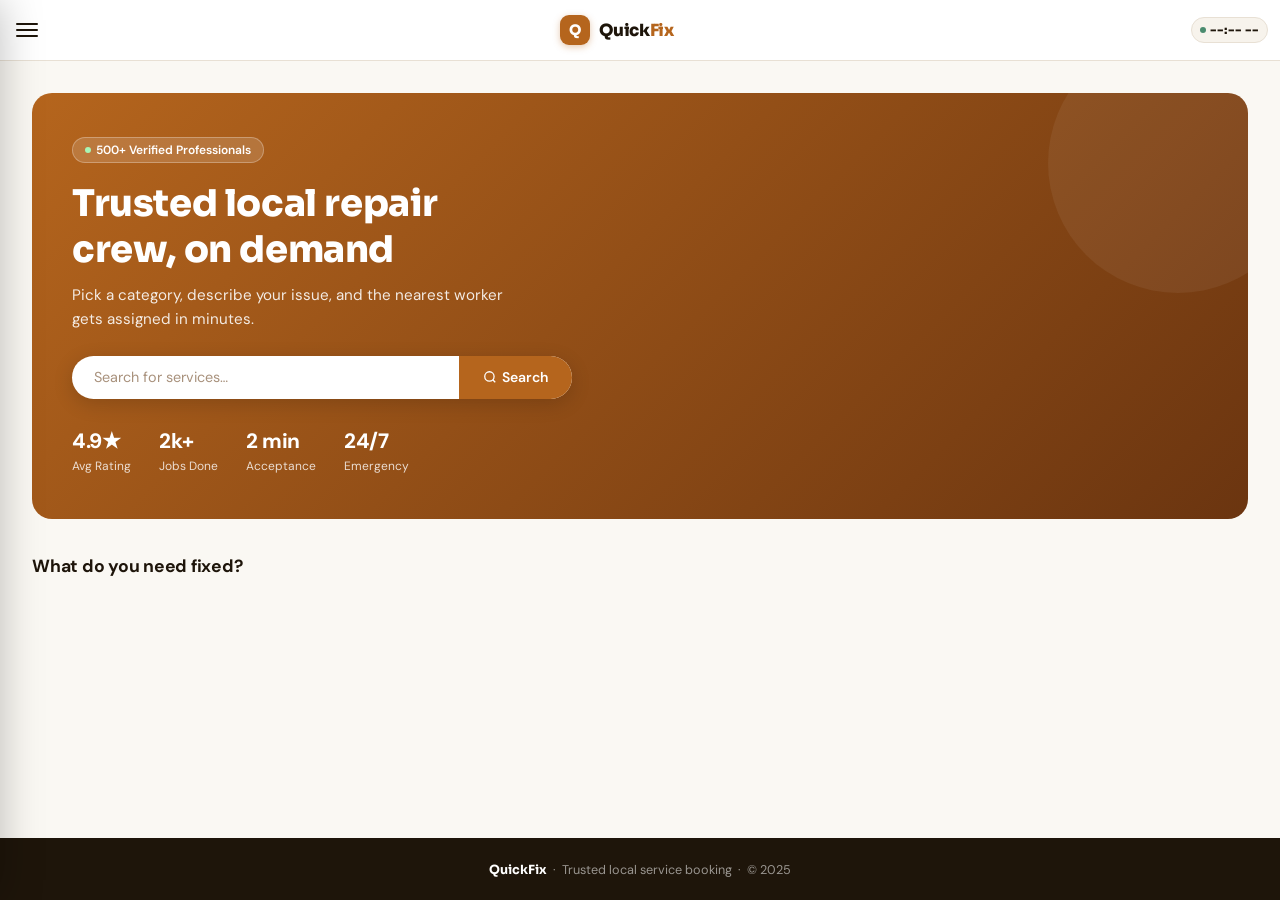
==== index.html @ 4988baa5 "feat(admin): polish ban system with realtime review sync, ban history, and animated feedback Fixed a" ====
<!DOCTYPE html>
<html lang="en">
<head>
<meta charset="UTF-8"/>
<meta name="viewport" content="width=device-width,initial-scale=1.0"/>
<title>QuickFix – Local Service Booking</title>
<link rel="icon" href="data:image/svg+xml,<svg xmlns=%22http://www.w3.org/2000/svg%22 viewBox=%220 0 100 100%22><text y=%22.9em%22 font-size=%2290%22>⚡</text></svg>"/>
<link href="https://fonts.googleapis.com/css2?family=Sora:wght@400;600;700;800&family=DM+Sans:wght@400;500;600&display=swap" rel="stylesheet"/>
<link rel="stylesheet" href="https://unpkg.com/leaflet@1.9.4/dist/leaflet.css"/>
<script src="https://unpkg.com/leaflet@1.9.4/dist/leaflet.js"></script>
<script src="https://cdn.jsdelivr.net/npm/@supabase/supabase-js@2"></script>
<link rel="stylesheet" href="css/customer/index.css">
</head>
<body>

<div class="ebar" id="emergBar">
  <div class="epulse"></div>
  <span>🚨 Emergency Hours — Only Electrician &amp; Plumber available</span>
  <span class="elt" id="emergTime"></span>
  <span style="opacity:.75;font-size:.72rem;margin-left:4px">(8:30 PM – 8:30 AM IST)</span>
</div>

<nav>
  <div class="navi">
    <button class="hbg" onclick="toggleMenu()"><span></span><span></span><span></span></button>
    <div class="logo" onclick="goPage('home')"><div class="lgmk">Q</div><span class="lgtx">Quick<span>Fix</span></span></div>
    <div class="nav-overlay" id="navOverlay" onclick="toggleMenu()"></div>
    <div class="navlinks" id="navLinks">
      <button class="nav-close" onclick="toggleMenu()" aria-label="Close menu">✕</button>
      <a class="nl nl-back" href="landing.html" style="text-decoration:none;color:var(--text2)">← Back to Home</a>
      <button class="nl on" onclick="goPage('home')" data-pg="home">Home</button>
      <button class="nl" onclick="goPage('bookings')" data-pg="bookings">My Bookings</button>
      <button class="nl" onclick="goPage('offers')" data-pg="offers">🎁 Offers</button>
      <button class="nl" onclick="goPage('passes')" data-pg="passes">🎫 My Passes</button>
      <button class="nl" onclick="openAccount()" data-pg="account">👤 Profile</button>
      <button class="nl" onclick="openQuickWallet()">💰 Quick Wallet</button>
      <button class="nl ncta" onclick="goPage('services')">Book Now</button>
      <button class="nl nl-signout" onclick="signOut()" style="color:var(--danger)">Sign Out</button>
    </div>
    <div style="display:flex;align-items:center;gap:10px">
      <div class="clock" id="istClock"><div class="cdot"></div><span class="ctm" id="istTime">--:-- --</span><span style="color:var(--text3);font-size:.68rem">IST</span></div>
    </div>
  </div>
</nav>

<!-- HOME -->
<div class="page on" id="page-home">
  <div class="wrap">
    <div class="hero">
      <div class="hbadge"><div class="dot"></div> 500+ Verified Professionals</div>
      <h1>Trusted local repair<br/>crew, on demand</h1>
      <p>Pick a category, describe your issue, and the nearest worker gets assigned in minutes.</p>
      <div class="hsrch">
        <input type="text" id="homeSearch" placeholder="Search for services…" onkeydown="if(event.key==='Enter')doSearch()"/>
        <button onclick="doSearch()"><svg width="14" height="14" fill="none" stroke="currentColor" stroke-width="2.2" viewBox="0 0 24 24"><circle cx="11" cy="11" r="8"/><path d="m21 21-4.35-4.35"/></svg>Search</button>
      </div>
      <div class="hstats">
        <div><strong>4.9★</strong><span>Avg Rating</span></div>
        <div><strong>2k+</strong><span>Jobs Done</span></div>
        <div><strong>2 min</strong><span>Acceptance</span></div>
        <div><strong>24/7</strong><span>Emergency</span></div>
      </div>
    </div>
    <div class="sechdr"><span class="sectit">What do you need fixed?</span></div>
    <div class="cats" id="homeCats"></div>
  </div>
</div>

<!-- HOUSEHELP SUB-CATEGORY PICKER -->
<div class="page" id="page-househelp">
  <div class="wrap">
    <div class="bc"><a onclick="goPage('home')">Home</a> / <span>Househelp</span></div>
    <div class="pghdr">
      <h2>🏠 Househelp Services</h2>
      <p>Select the exact service you need — a verified helper will be assigned near you.</p>
    </div>
    <div id="hhSections"></div>
  </div>
</div>

<!-- GENERIC CATEGORY PICKER -->
<div class="page" id="page-category">
  <div class="wrap">
    <div class="bc"><a onclick="goPage('home')">Home</a> / <span id="catBread">Category</span></div>
    <div class="pghdr">
      <h2 id="catTitle"></h2>
      <p id="catDesc"></p>
      <div style="margin-top:.8rem"><button class="btn bo" style="font-size:.86rem;padding:.65rem 1rem" onclick="goPage('home')">← Change Category</button></div>
    </div>
    <div id="catSections"></div>
  </div>
</div>

<!-- SMART SEARCH (other categories) -->
<div class="page" id="page-smart">
  <div class="wrap">
    <div class="bc"><a onclick="goPage('home')">Home</a> / <span id="smartBread">Category</span></div>
    <div class="swrap">
      <div class="stepbar" id="stepBar"></div>
      <div id="ss1"></div>
      <div id="ss2" style="display:none"></div>
      <div id="ss3" style="display:none"></div>
    </div>
  </div>
</div>

<!-- SERVICES -->
<div class="page" id="page-services">
  <div class="wrap">
    <div class="pghdr">
      <div class="bc"><a onclick="goPage('home')">Home</a> / <span>Services</span></div>
      <h2>Find a Professional</h2>
      <p>Worker identity hidden — revealed only after booking confirmed.</p>
    </div>
    <div style="margin-bottom:.875rem">
      <div class="hsrch" style="max-width:100%;border-radius:var(--radius-sm);box-shadow:var(--sh0)">
        <input type="text" id="svcSearch" placeholder="Search by service or type…" oninput="applyFilters()"/>
        <button onclick="applyFilters()">Search</button>
      </div>
    </div>
    <div class="fbar" id="catBar">
      <span class="flbl">Category:</span>
      <button class="fbtn on" data-cat="all" onclick="setFilter('cat','all',this)">All</button>
      <button class="fbtn" data-cat="Electrician" onclick="setFilter('cat','Electrician',this)">⚡ Electrician</button>
      <button class="fbtn" data-cat="Plumber" onclick="setFilter('cat','Plumber',this)">🔧 Plumber</button>
      <button class="fbtn eonly" data-cat="Carpenter" onclick="setFilter('cat','Carpenter',this)">🪚 Carpenter</button>
      <button class="fbtn eonly" data-cat="Painter" onclick="setFilter('cat','Painter',this)">🎨 Painter</button>
      <button class="fbtn eonly" data-cat="Cleaner" onclick="setFilter('cat','Cleaner',this)">🧹 Cleaner</button>
      <button class="fbtn eonly" data-cat="AC Repair" onclick="setFilter('cat','AC Repair',this)">❄️ AC Repair</button>
      <button class="fbtn eonly" data-cat="Mason" onclick="setFilter('cat','Mason',this)">🧱 Mason</button>
      <button class="fbtn eonly" data-cat="Pest Control" onclick="setFilter('cat','Pest Control',this)">🐜 Pest Control</button>
      <button class="fbtn eonly" data-cat="Househelp" onclick="setFilter('cat','Househelp',this)">🏠 Househelp</button>
      <button class="fbtn eonly" data-cat="Massage & Wellness" onclick="setFilter('cat','Massage &amp; Wellness',this)">💆 Massage</button>
    </div>
    <div class="fbar">
      <span class="flbl">Sort:</span>
      <button class="fbtn on" onclick="setFilter('sort','default',this)">Default</button>
      <button class="fbtn" onclick="setFilter('sort','rating',this)">⭐ Top Rated</button>
      <button class="fbtn" onclick="setFilter('sort','price-asc',this)">💰 Low→High</button>
      <button class="fbtn" onclick="setFilter('sort','price-desc',this)">💰 High→Low</button>
    </div>
    <div id="svcCount" style="font-size:.8rem;color:var(--text2);margin-bottom:.875rem"></div>
    <div class="wgrid" id="svcGrid"></div>
  </div>
</div>

<!-- PROFILE -->
<div class="page" id="page-profile">
  <div class="wrap">
    <div class="bc"><a onclick="goPage('services')">Services</a> / <span id="profBread">Profile</span></div>
    <div id="profContent"></div>
  </div>
</div>

<!-- MY ACCOUNT -->
<div class="page" id="page-account">
  <div class="wrap">
    <div class="bc"><a onclick="goPage('home')">Home</a> / <span>My Account</span></div>
    <div class="pghdr"><h2>👤 My Account</h2><p>Your details, booking history, and password.</p></div>

    <div class="csec">
      <div class="cst">📋 Account Details</div>
      <div id="acctDetails" style="font-size:.875rem;color:var(--text2);line-height:2">Loading…</div>
    </div>

    <div class="csec">
      <div class="cst">📖 Booking History</div>
      <div id="acctBookings"><div class="empty"><div class="emptyico">⏳</div><h3>Loading…</h3></div></div>
    </div>

    <div class="csec">
      <div class="cst">🔒 Change Password</div>
      <div id="acctPwMsg"></div>
      <form onsubmit="return false" autocomplete="off">
        <input type="text" id="acctUsername" autocomplete="username" style="display:none" readonly/>
        <div class="fg"><label class="flabel">New Password</label><input type="password" class="finput" id="acctNewPw" placeholder="At least 6 characters" autocomplete="new-password"/></div>
        <div class="fg"><label class="flabel">Confirm Password</label><input type="password" class="finput" id="acctConfirmPw" placeholder="Re-enter new password" autocomplete="new-password"/></div>
        <button type="button" class="btn bp" onclick="changeAccountPassword()">Update Password</button>
      </form>
    </div>
  </div>
</div>

<!-- BOOKING -->
<div class="page" id="page-booking">
  <div class="wrap">
    <div class="bc"><a onclick="goPage('services')">Services</a> / <a onclick="goBack()" id="bkBread">Worker</a> / <span>Book</span></div>
    <div class="pghdr"><h2>Book a Service</h2><p>Fill details → Pay → Nearest worker gets the job automatically.</p></div>
    <div id="bkNotice"></div>
    <div class="bklayout">
      <div class="csec">
        <div class="cst">📋 Booking Details</div>
        <div id="bkWorkerInfo" style="margin-bottom:1.1rem"></div>
        <div class="fg"><label class="flabel">Select Service</label><select class="fselect" id="bkSvc" onchange="updatePrice()"></select></div>
        <div class="bk-date-time-row" style="display:grid;grid-template-columns:1fr 1fr;gap:.95rem">
          <div class="fg"><label class="flabel">Date</label><input type="date" class="finput" id="bkDate" onchange="onDateChange()"/></div>
          <div class="fg" id="bkTimeGrp"><label class="flabel">Time (8:30 AM – 8:30 PM)</label><select class="fselect" id="bkTime" onchange="onTimeChange()"><option value="">Select time…</option></select></div>
        </div>
        <div class="fg"><label class="flabel">Your Address</label><input type="text" class="finput" id="bkAddr" placeholder="Enter your full address…"/><div id="bkAddrAreaWarn" style="font-size:.74rem;color:var(--danger);margin-top:.35rem"></div></div>
        <div class="fg"><label class="flabel">Service Area</label><select class="fselect" id="bkArea" onchange="onAreaChange()"><option value="">Select your area…</option></select><div id="bkAreaNote" style="font-size:.74rem;color:var(--text3);margin-top:.35rem"></div></div>
        <div class="fg"><label class="flabel">Notes (Optional)</label><textarea class="finput" id="bkNotes" rows="3" placeholder="Describe the issue…" style="resize:vertical"></textarea></div>
        <div class="fg" id="bkRedeemGrp"><label class="flabel">🪙 Redeem QuickCoins</label><select class="fselect" id="bkRedeem" onchange="updatePrice()"><option value="0">Don't redeem coins</option></select></div>      </div>
      <div>
        <div class="pricebox">
          <div class="cst" style="border-bottom:1px solid var(--border);padding-bottom:.7rem;margin-bottom:.7rem">💳 Price Summary</div>
          <div class="prow"><span class="lb">Service</span><span class="vl" id="pSvc">—</span></div>
          <div class="prow"><span class="lb">Service Price</span><span class="vl" id="pBase">—</span></div>
          <div class="prow"><span class="lb">Handling Fee<span class="tip" data-tip="Covers platform support &amp; booking assistance"> ℹ️</span></span><span class="vl" id="pFee">—</span></div>
          <div class="prow" id="pDiscountRow" style="display:none"><span class="lb">🪙 QuickCoins Discount</span><span class="vl" id="pDiscount">—</span></div>
          <div class="prow" id="pPayMethodRow" style="display:none"><span class="lb">Payment Method</span><span class="vl" id="pPayMethod">—</span></div>
          <hr class="pdiv"/>
          <div class="prow ptotal"><span class="lb">Total</span><span class="vl" id="pTotal">—</span></div>
          <div style="margin-top:1.1rem"><button class="btn bp bfull blg" id="bkBtn" onclick="initiateBooking()">📡 Book &amp; Pay</button></div>
          <p style="font-size:.7rem;color:var(--text3);text-align:center;margin-top:.65rem">Nearest available worker gets the job</p>
        </div>
      </div>
    </div>
  </div>
</div>

<!-- MY BOOKINGS -->
<div class="page" id="page-bookings">
  <div class="wrap">
    <div class="pghdr" style="display:flex;align-items:flex-start;justify-content:space-between;flex-wrap:wrap;gap:.75rem">
      <div><h2>My Bookings</h2><p>All bookings shown — including cancelled ones.</p></div>
      <button class="btn bd" style="font-size:.78rem;padding:7px 14px;flex-shrink:0" onclick="clearHistory()">🗑 Clear History</button>
    </div>
    <div class="bktabs">
      <button class="tab on" onclick="switchTab('all',this)">All</button>
      <button class="tab" onclick="switchTab('upcoming',this)">Upcoming</button>
      <button class="tab" onclick="switchTab('completed',this)">Completed</button>
      <button class="tab" onclick="switchTab('cancelled',this)">Cancelled</button>
    </div>
    <div id="bkList"></div>
  </div>
</div>

<!-- OFFERS (Phase 2B) — reads the same campaigns table as the login popup -->
<div class="page" id="page-offers">
  <div class="wrap">
    <div class="pghdr"><h2>🎁 Offers</h2><p>Limited-time service passes — grab one before it's gone.</p></div>
    <div class="offers-grid" id="offersGrid"></div>
    <div class="offers-empty" id="offersEmpty">
      <div class="offers-empty-icon">🕒</div>
      <p class="offers-empty-title">No offers available right now.</p>
      <p class="offers-empty-sub">Check back soon!</p>
    </div>
  </div>
</div>

<!-- MY PASSES (Phase 2C) — reads user_passes + campaigns, both existing tables -->
<div class="page" id="page-passes">
  <div class="wrap">
    <div class="pghdr"><h2>🎫 My Passes</h2></div>
    <div class="offers-grid" id="passesGrid"></div>
    <div class="offers-empty" id="passesEmpty">
      <div class="offers-empty-icon">🎫</div>
      <p class="offers-empty-title">You haven't purchased any passes yet.</p>
      <p class="offers-empty-sub">Browse Offers to get started!</p>
    </div>
  </div>
</div>

<!-- REGISTER -->
<div class="page" id="page-register">
  <div class="wrap">
    <div class="pghdr"><h2>🛠 Register as a Worker</h2><p>Join QuickFix and start receiving job requests near you.</p></div>
    <div style="max-width:620px">
      <div class="csec">
        <div class="cst">👤 Personal Details</div>
        <div class="rg">
          <div class="fg"><label class="flabel">Full Name *</label><input type="text" class="finput" id="rName" placeholder="Your full name"/></div>
          <div class="fg"><label class="flabel">Phone *</label><input type="tel" class="finput" id="rPhone" placeholder="+91 98765 43210"/></div>
        </div>
        <div class="fg"><label class="flabel">Email *</label><input type="email" class="finput" id="rEmail" placeholder="you@email.com"/></div>
        <div class="fg"><label class="flabel">Home Area *</label><input type="text" class="finput" id="rArea" placeholder="Your locality"/></div>
      </div>
      <div class="csec">
        <div class="cst">🔧 Professional Details</div>
        <div class="rg">
          <div class="fg"><label class="flabel">Category *</label>
            <select class="fselect" id="rCat"><option value="">Select…</option><option>Electrician</option><option>Plumber</option><option>Carpenter</option><option>Painter</option><option>Cleaner</option><option>AC Repair</option><option>Mason</option><option>Pest Control</option><option>Househelp</option><option>Massage &amp; Wellness</option></select>
          </div>
          <div class="fg"><label class="flabel">Experience (yrs) *</label><input type="number" class="finput" id="rExp" placeholder="e.g. 5" min="0"/></div>
        </div>
        <div class="rg">
          <div class="fg"><label class="flabel">Service Radius (km)</label><input type="number" class="finput" id="rRadius" placeholder="e.g. 10" min="1"/></div>
          <div class="fg"><label class="flabel">Starting Price (₹) *</label><input type="number" class="finput" id="rPrice" placeholder="e.g. 199"/></div>
        </div>
        <div class="fg"><label class="flabel">Short Bio *</label><textarea class="finput" id="rBio" rows="3" placeholder="Describe your skills…" style="resize:vertical"></textarea></div>
        <div class="fg" style="display:flex;align-items:center;gap:10px">
          <input type="checkbox" id="rEmerg" style="width:16px;height:16px;accent-color:var(--emerg)"/>
          <label for="rEmerg" style="font-size:.845rem;font-weight:600;cursor:pointer">🚨 Available for Emergency (24/7) service</label>
        </div>
      </div>
      <div class="csec">
        <div class="cst">🪪 Verification</div>
        <div class="rg">
          <div class="fg"><label class="flabel">Aadhaar Number *</label><input type="text" class="finput" id="rAadhaar" placeholder="XXXX XXXX XXXX" maxlength="14"/></div>
          <div class="fg"><label class="flabel">PAN (Optional)</label><input type="text" class="finput" id="rPan" placeholder="ABCDE1234F" maxlength="10"/></div>
        </div>
        <div class="fg">
          <label class="flabel">Aadhaar Card Photo * <span style="font-size:.72rem;color:var(--text3)">(Front side · JPG/PNG · Max 5MB)</span></label>
          <div class="upzone" id="upZone">
            <input type="file" id="rAadhaarPhoto" accept="image/*" onchange="handleUpload(this)"/>
            <div class="uzi">🪪</div>
            <div class="uzt">Click or drag to upload Aadhaar card photo</div>
            <div class="uzs">Front side only</div>
          </div>
          <div class="upprev" id="upPrev"><img id="upPrevImg" src="" alt="Aadhaar preview"/></div>
          <div class="upok" id="upOk">✅ Aadhaar photo uploaded successfully</div>
        </div>
      </div>
      <button class="btn bp blg bfull" onclick="submitReg()">✅ Submit Registration</button>
    </div>
  </div>
</div>

<!-- REG SUCCESS -->
<div class="page" id="page-regsuccess">
  <div class="wrap" style="max-width:520px;margin:0 auto;text-align:center;padding-top:4rem">
    <div style="font-size:4rem;margin-bottom:1rem">🎉</div>
    <h2 style="font-size:1.5rem;font-weight:800;margin-bottom:.5rem">Application Submitted!</h2>
    <p style="font-size:.9rem;color:var(--text2);margin-bottom:1.5rem;line-height:1.7">Thank you for registering with QuickFix.<br/>We'll call you within <strong>24 hours</strong> on <strong id="successPhone"></strong>.<br/>Your Aadhaar will be verified before activation.</p>
    <div style="background:var(--surface);border-radius:var(--radius);border:1px solid var(--border);padding:1.4rem;text-align:left;margin-bottom:1.5rem;box-shadow:var(--sh0)">
      <div style="font-size:.82rem;font-weight:700;margin-bottom:.75rem;color:var(--text2)">What happens next:</div>
      <div style="display:flex;flex-direction:column;gap:.6rem">
        <div style="display:flex;gap:10px;font-size:.82rem"><span>📞</span><span>Our team will call to verify your details</span></div>
        <div style="display:flex;gap:10px;font-size:.82rem"><span>🪪</span><span>Aadhaar verification within 24 hours</span></div>
        <div style="display:flex;gap:10px;font-size:.82rem"><span>✅</span><span>Once approved, your profile goes live and you start receiving jobs</span></div>
      </div>
    </div>
    <button class="btn bp blg" onclick="goPage('home')">Back to Home</button>
  </div>
</div>

<!-- PAYMENT MODAL -->
<div class="overlay" id="payModal">
  <div class="modal" style="max-width:460px">
    <div class="mico" style="background:#e8f4ef">💳</div>
    <h2>Choose Payment</h2>
    <p>How would you like to pay for this service?</p>
    <div class="payopts">
      <div class="payopt" id="pGpay" onclick="selectPay('gpay')"><div class="poi">📱</div><div class="pol">Google Pay</div><div class="pos">Scan &amp; pay instantly</div></div>
      <div class="payopt" id="pCash" onclick="selectPay('cash')"><div class="poi">💵</div><div class="pol">Cash</div><div class="pos">Pay on arrival</div></div>
    </div>
    <div id="gpaySection" style="display:none">
      <div class="qrwrap">
        <div id="qrCont" style="display:flex;flex-direction:column;align-items:center;min-height:200px;justify-content:center"></div>
        <div class="qrexpiry" id="qrExpiry">⏱ QR expires in <span id="qrCountdown">5:00</span></div>
      </div>
      <div class="gpayok" id="gpayOk"><div class="goi">✅</div><h3>Payment Received!</h3><p>Finding your nearest worker now…</p></div>
    </div>
    <div id="cashSection" style="display:none">
      <div style="background:var(--surface2);border-radius:var(--radius-sm);padding:1rem;margin-bottom:1rem;text-align:left;border:1px solid var(--border)">
        <div style="font-size:.82rem;color:var(--text2);line-height:1.6">💵 You'll pay <strong id="cashAmt"></strong> in cash when the worker arrives.<br/>Worker only starts after you confirm arrival with OTP.</div>
      </div>
      <button class="btn bt bfull blg" onclick="onCashConfirm()">✔ Confirm &amp; Find Worker</button>
    </div>
    <div style="margin-top:.75rem"><button class="btn bo bfull" onclick="stopPoll();closeModal('payModal')">Cancel</button></div>
  </div>
</div>

<!-- PHASE 4.6: REUSE SAVED LOCATION MODAL -->
<div class="overlay" id="reusePinModal">
  <div class="modal" style="max-width:380px">
    <div class="mico" style="background:#e8f4ef">📍</div>
    <h2>Use your previously pinned location?</h2>
    <p style="font-size:.875rem;color:var(--text2)">This address matches your last booking exactly. Reuse the exact spot you pinned before, or pin it again.</p>
    <div style="display:flex;gap:.65rem;justify-content:center;flex-wrap:wrap;margin-top:.5rem">
      <button class="btn bp" id="reusePinYes">YES</button>
      <button class="btn bo" id="reusePinAgain">Pin Again</button>
    </div>
  </div>
</div>

<!-- PHASE 4.6: CUSTOMER LOCATION PIN PICKER MODAL -->
<div class="overlay" id="pinLocationModal">
  <div class="modal" style="max-width:520px">
    <div class="mico" style="background:#e8f4ef">🏠</div>
    <h2>Pin Your Exact Building Location</h2>
    <p style="font-size:.875rem;color:var(--text2)">Drag the marker, or tap the map, to place it exactly on your building.</p>
    <div id="pinMapEl" style="width:100%;height:320px;border-radius:var(--radius-sm);overflow:hidden;margin:.75rem 0"></div>
    <button class="btn bp bfull blg" id="confirmPinBtn">Confirm Location</button>
  </div>
</div>

<!-- PHOTO LIGHTBOX (worker profile photo, enlarged view) -->
<div class="overlay" id="photoLightbox" onclick="if(event.target===this)closeModal('photoLightbox')">
  <div class="modal" style="max-width:340px;padding:1rem;text-align:center">
    <img id="photoLightboxImg" src="" alt="Worker profile photo" style="width:100%;border-radius:14px;display:block;object-fit:cover">
    <button class="btn bo bfull" style="margin-top:.85rem" onclick="closeModal('photoLightbox')">Close</button>
  </div>
</div>

<!-- BROADCAST MODAL -->
<div class="overlay" id="acceptModal">
  <div class="modal">
    <div class="mico" style="background:#fef3d0">📡</div>
    <h2>Broadcasting…</h2>
    <p>Notifying nearby workers. The closest one who accepts gets your job.</p>
    <div class="sdots"><span></span><span></span><span></span></div>
    <div class="bigtmr" id="acceptTimer">2:00</div>
    <div class="progwrap"><div class="progbar" id="acceptBar" style="width:100%"></div></div>
    <p style="font-size:.76rem;color:var(--text3);margin-bottom:0">If no one accepts in 2 minutes, you can try again.</p>
  </div>
</div>

<!-- CONFIRM MODAL -->
<div class="overlay" id="confirmModal">
  <div class="modal">
    <div class="mico" id="confIco">✅</div>
    <h2 id="confTitle">Worker Assigned!</h2>
    <p id="confDesc" style="font-size:.875rem;color:var(--text2);margin-bottom:1.35rem;line-height:1.6"></p>
    <div class="mdet" id="confDet"></div>
    <div id="confOtps"></div>
    <div style="display:flex;gap:.65rem;justify-content:center;flex-wrap:wrap">
      <button class="btn bo" onclick="closeModal('confirmModal');goPage('bookings')">View Bookings</button>
      <button class="btn bp" onclick="closeModal('confirmModal');goPage('home')">Back to Home</button>
    </div>
  </div>
</div>

<!-- NO ACCEPT MODAL -->
<div class="overlay" id="noAcceptModal">
  <div class="modal">
    <div class="mico" style="background:#fce8e8">⏱️</div>
    <h2>No Workers Accepted</h2>
    <p>No nearby worker accepted in time. Please try again.</p>
    <div style="display:flex;gap:.65rem;justify-content:center">
      <button class="btn bo" onclick="closeModal('noAcceptModal')">Close</button>
      <button class="btn bp" onclick="closeModal('noAcceptModal');initiateBooking()">🔄 Try Again</button>
    </div>
  </div>
</div>

<!-- ARRIVAL MODAL -->
<div class="overlay" id="arrivalModal">
  <div class="modal">
    <div class="mico" style="background:var(--teal-light)">🚗</div>
    <h2>Worker is on the Way!</h2>
    <p>Your worker should arrive within 15 minutes. Share the Arrival OTP when they arrive.</p>
    <div class="bigtmr" id="arrivalTimer">15:00</div>
    <div class="progwrap"><div class="progbar" id="arrivalBar" style="width:100%;background:var(--teal)"></div></div>
    <div class="otpbox" style="margin-bottom:1.1rem;padding:.95rem">
      <div style="font-size:.72rem;color:var(--text2);margin-bottom:4px">🚗 Arrival OTP — Share with worker:</div>
      <div class="otpcode" style="font-size:1.6rem;letter-spacing:7px" id="arrOtpShow"></div>
    </div>
    <div style="display:flex;gap:.65rem;justify-content:center;flex-wrap:wrap">
      <button class="btn bt" onclick="triggerOtp('arrival')">✔ Worker Arrived — Verify OTP</button>
      <button class="btn bo" onclick="closeModal('arrivalModal')">Close</button>
    </div>
  </div>
</div>

<!-- NOT ARRIVED MODAL -->
<div class="overlay" id="notArrivedModal">
  <div class="modal">
    <div class="mico" style="background:#fce8e8">⚠️</div>
    <h2>Worker Has Not Arrived</h2>
    <p>15-minute window passed. Extend by 5 minutes or cancel?</p>
    <div style="display:flex;gap:.65rem;justify-content:center;flex-wrap:wrap">
      <button class="btn bt" onclick="extendTimer()">⏱ Extend 5 Min</button>
      <button class="btn bd" onclick="autoCancel()">❌ Cancel Booking</button>
    </div>
  </div>
</div>

<!-- OTP MODAL -->
<div class="overlay" id="otpModal">
  <div class="modal">
    <div class="mico" style="background:var(--teal-light)">🔐</div>
    <h2 id="otpTitle">Verify OTP</h2>
    <p id="otpDesc">Enter the 6-digit OTP.</p>
    <div class="fg" style="margin-bottom:.95rem">
      <input type="text" class="finput" id="otpInput" placeholder="● ● ● ● ● ●" maxlength="6" style="text-align:center;font-size:1.5rem;letter-spacing:9px;font-family:'Sora',sans-serif;font-weight:700"/>
    </div>
    <div style="display:flex;gap:.65rem;justify-content:center">
      <button class="btn bo" onclick="closeModal('otpModal')">Cancel</button>
      <button class="btn bt" onclick="verifyOtp()">Verify ✔</button>
    </div>
  </div>
</div>

<!-- REVIEW MODAL -->
<div class="overlay" id="reviewModal">
  <div class="modal">
    <div class="mico" style="background:#fef3d0">⭐</div>
    <h2>Rate Your Experience</h2>
    <p id="reviewDesc" style="font-size:.875rem;color:var(--text2);margin-bottom:.75rem;line-height:1.6"></p>
    <p style="font-size:.74rem;color:var(--text3);margin-bottom:.6rem">A star rating is required to continue — everything else is optional.</p>
    <div class="starinput" id="starInput">
      <span onclick="setRating(1)">★</span><span onclick="setRating(2)">★</span><span onclick="setRating(3)">★</span><span onclick="setRating(4)">★</span><span onclick="setRating(5)">★</span>
    </div>
    <div class="revtags" id="revTags"></div>
    <div class="fg" id="reviewCommentGrp" style="margin-bottom:.95rem;display:none">
      <textarea class="finput" id="reviewComment" rows="3" placeholder="Tell us more…" style="resize:vertical"></textarea>
    </div>
    <div style="display:flex;gap:.65rem;justify-content:center">
      <button class="btn bp" onclick="submitReview()">Submit Rating ⭐</button>
    </div>
  </div>
</div>

<!-- REVIEW THANK YOU MODAL (GOOD) -->
<div class="overlay" id="reviewThanksGoodModal">
  <div class="modal" style="max-width:380px;text-align:center">
    <div class="review-face-wrap">
      <svg class="review-face-svg review-face-happy" viewBox="0 0 52 52">
        <circle class="review-face-circle" cx="26" cy="26" r="24" fill="none"/>
        <circle class="review-face-eye" cx="18" cy="22" r="2.2"/>
        <circle class="review-face-eye" cx="34" cy="22" r="2.2"/>
        <path class="review-face-mouth" fill="none" d="M15 30q11 10 22 0"/>
      </svg>
    </div>
    <h2>Thank You!</h2>
    <p style="font-size:.875rem;color:var(--text2);line-height:1.6;margin-bottom:1.35rem">
      Thanks for choosing QuickFix — we're glad you had a great experience! Your feedback helps us keep the quality high.
    </p>
    <div style="display:flex;justify-content:center">
      <button class="btn bp" onclick="closeModal('reviewThanksGoodModal')">Continue</button>
    </div>
  </div>
</div>

<!-- REVIEW THANK YOU MODAL (BAD) -->
<div class="overlay" id="reviewThanksBadModal">
  <div class="modal" style="max-width:380px;text-align:center">
    <div class="review-face-wrap">
      <svg class="review-face-svg review-face-sad" viewBox="0 0 52 52">
        <circle class="review-face-circle" cx="26" cy="26" r="24" fill="none"/>
        <circle class="review-face-eye" cx="18" cy="22" r="2.2"/>
        <circle class="review-face-eye" cx="34" cy="22" r="2.2"/>
        <path class="review-face-mouth" fill="none" d="M15 34q11 -10 22 0"/>
      </svg>
    </div>
    <h2>We're Sorry to Hear That</h2>
    <p style="font-size:.875rem;color:var(--text2);line-height:1.6;margin-bottom:1.35rem">
      Thank you for your honest feedback. We'll look into this and work on making your next experience with QuickFix much better.
    </p>
    <div style="display:flex;justify-content:center">
      <button class="btn bp" onclick="closeModal('reviewThanksBadModal')">Continue</button>
    </div>
  </div>
</div>

<!-- CLEAR HISTORY MODAL -->
<div class="overlay" id="clrModal">
  <div class="modal" style="max-width:360px">
    <div class="mico" style="background:#fce8e8">🗑</div>
    <h2>Clear History?</h2>
    <p>This will permanently delete all booking records. Cannot be undone.</p>
    <div style="display:flex;gap:.65rem;justify-content:center">
      <button class="btn bo" onclick="closeModal('clrModal')">Cancel</button>
      <button class="btn bd" onclick="clrConfirmed()">Yes, Clear All</button>
    </div>
  </div>
</div>

<!-- QUICK WALLET MODAL -->
<div class="overlay" id="walletModal">
  <div class="modal" style="max-width:400px">
    <div class="mico" style="background:#fef3d0">💰</div>
    <h2>Quick Wallet</h2>
    <div class="mdet" style="text-align:center;padding-bottom:.5rem">
      <div style="padding:.75rem 0">
        <div style="font-size:.85rem;font-weight:600;letter-spacing:.2px;color:var(--text2);font-family:'Sora',sans-serif;margin-bottom:.5rem">Current Balance</div>
        <div style="font-size:1.8rem;font-weight:800;color:var(--brand);font-family:'Sora',sans-serif" id="wBalance">0</div>
      </div>
      <div style="border-top:1.5px dashed var(--text2)"></div>
      <div style="padding:.75rem 0">
        <div style="font-size:.85rem;font-weight:600;letter-spacing:.2px;color:var(--text2);font-family:'Sora',sans-serif;margin-bottom:.5rem">Lifetime Earnings</div>
        <div style="font-size:1.8rem;font-weight:800;color:var(--brand);font-family:'Sora',sans-serif" id="wEarned">0</div>
      </div>
      <div style="border-top:1.5px dashed var(--text2)"></div>
      <div style="padding:.75rem 0">
        <div style="font-size:.85rem;font-weight:600;letter-spacing:.2px;color:var(--text2);font-family:'Sora',sans-serif;margin-bottom:.5rem">Redeemed</div>
        <div style="font-size:1.8rem;font-weight:800;color:var(--brand);font-family:'Sora',sans-serif" id="wRedeemed">0</div>
      </div>
      <div style="border-top:1.5px dashed var(--text2)"></div>
      <div style="padding:.75rem 0">
        <div style="font-size:.85rem;font-weight:600;letter-spacing:.2px;color:var(--text2);font-family:'Sora',sans-serif;margin-bottom:.5rem">Completed Bookings</div>
        <div style="font-size:1.8rem;font-weight:800;color:var(--brand);font-family:'Sora',sans-serif" id="wBookings">0</div>
      </div>
    </div>
    <p style="font-size:.8rem;color:var(--text2);font-weight:600;margin-bottom:.3rem;text-align:left">No offers for now. Keep collecting coins to avail future offers.</p>
    <p style="font-size:.74rem;color:var(--text3);font-style:italic;margin-bottom:1.1rem">QuickCoins are virtual reward points earned by completing bookings. They are not real money and cannot be withdrawn.</p>
    <div style="display:flex;justify-content:center">
      <button class="btn bo" onclick="closeModal('walletModal')">Close</button>
    </div>
  </div>
</div>

<!-- REWARD MODAL (Phase 1.5 - QuickCoins, separate from Quick Wallet modal) -->
<div class="overlay" id="rewardModal">
  <div class="modal" style="max-width:400px">
    <div class="mico reward-badge-glow" style="background:radial-gradient(circle at 30% 30%,#ffe6b8,#f0b429 70%)">🏆</div>
    <h2>Service Completed Successfully</h2>
    <p>Thank you for choosing QuickFix.</p>
    <div class="mdet" style="text-align:center;padding-bottom:.5rem">
      <div style="padding:.75rem 0">
        <div style="font-size:1.55rem;font-weight:800;background:linear-gradient(135deg,var(--brand-dark),var(--brand-mid));-webkit-background-clip:text;background-clip:text;color:transparent;font-family:'Sora',sans-serif" id="rewardCoins">+0 QuickCoins Credited</div>
      </div>
      <div style="border-top:1.5px dashed var(--text2)"></div>
      <div style="padding:.75rem 0">
        <div style="font-size:.85rem;font-weight:600;letter-spacing:.2px;color:var(--text2);font-family:'Sora',sans-serif;margin-bottom:.5rem">Current Wallet Balance</div>
        <div style="font-size:1.8rem;font-weight:800;color:var(--brand);font-family:'Sora',sans-serif" id="rewardBalance">0 QC</div>
      </div>
    </div>
    <div style="display:flex;justify-content:center">
      <button class="btn bp reward-cta" onclick="closeRewardModal()">Continue</button>
    </div>
  </div>
</div>



<!-- CAMPAIGN POPUP (Phase 2 - Part A). Hardcoded sample, no backend. -->
<div class="overlay campaign-overlay" id="campaignModal">
  <div class="modal campaign-modal">
    <button class="campaign-close-x" onclick="closeCampaignModal()" aria-label="Close">✕</button>
    <div class="campaign-badge">🎉 Limited Time Offer</div>
    <div class="campaign-hero">
      <div class="campaign-icon">⚡</div>
      <h2 class="campaign-title" id="campaignTitle">Electrician Pass</h2>
      <div class="campaign-price-amt" id="campaignPrice">₹199</div>
    </div>
    <ul class="campaign-perks" id="campaignPerks">
      <li>✓ 3 Free Visits</li>
      <li>✓ Emergency Charges Waived</li>
      <li>✓ Priority Booking</li>
    </ul>
    <div class="campaign-countdown">
      <div class="campaign-countdown-lbl">⏳ Offer Ends In</div>
      <div class="campaign-countdown-units">
        <div class="campaign-unit"><span id="cdDays">00</span><small>Days</small></div>
        <div class="campaign-unit"><span id="cdHrs">00</span><small>Hrs</small></div>
        <div class="campaign-unit"><span id="cdMin">00</span><small>Min</small></div>
        <div class="campaign-unit"><span id="cdSec">00</span><small>Sec</small></div>
      </div>
    </div>
    <div class="campaign-actions">
      <button class="btn bp campaign-buy" onclick="campaignBuyPass()">⚡Buy Pass</button>
      <button class="btn bo campaign-later" onclick="closeCampaignModal()">Maybe Later</button>
    </div>
  </div>
</div>

<!-- PASS PAYMENT MODAL (Phase 2C) — GPay-only demo payment, no real
     gateway. Fully independent of the booking payModal/selectPay/
     drawQR/startPoll code: separate id, separate state, separate
     functions. Reuses the same QRCode library and the same
     .qrwrap/.qramt/.qrnote/.qrexpiry/.gpayok/.goi visual classes as
     the booking payment UI for a consistent look — none of that
     booking-flow code is touched. -->
<div class="overlay" id="paymentModal">
  <div class="modal" style="max-width:420px">
    <div class="mico" style="background:#e8f4ef">💳</div>
    <h2 id="payTitle">Service Pass</h2>
    <p id="payMethodNote">Passes are GPay only — prepaid digital product.</p>

    <div id="payCoinsSection" style="display:none;text-align:center;padding:1rem 0">
      <p id="payCoinsInfo" style="font-size:.9rem;color:var(--text2);margin-bottom:.9rem"></p>
      <button class="btn bp bfull blg" id="payCoinsConfirmBtn">Redeem</button>
    </div>

    <div id="paySection">
      <div class="qrwrap">
        <div id="payQrCont" style="display:flex;flex-direction:column;align-items:center;min-height:210px;justify-content:center"></div>
        <div class="qrexpiry" id="payExpiry">⏱ Time Remaining <span id="payTimer">02:00</span></div>
      </div>
      <p class="payment-status" id="payStatus">Waiting for payment...</p>
    </div>

    <div class="gpayok" id="payOk"><div class="goi">✅</div><h3>Payment Successful</h3><p>Activating Pass...</p></div>

    <div style="margin-top:.75rem"><button class="btn bo bfull" onclick="closePaymentModal()">Close</button></div>
  </div>
</div>

<div class="toast" id="toast"></div>
<footer><strong>QuickFix</strong> &nbsp;·&nbsp; Trusted local service booking &nbsp;·&nbsp; © 2025</footer>

<script src="js/common/supabase.js"></script>
<script src="js/common/config.js"></script>
<script src="js/common/constants.js"></script>
<script src="js/common/utils.js"></script>
<script src="js/common/toast.js"></script>
<script src="js/common/maps.js"></script>
<script src="js/customer/index.js"></script>
</body>
</html>
---- css/customer/index.css ----
/* ===== QuickFix Customer Stylesheet — extracted from index.html (Phase 5.2) ===== */

*,*::before,*::after{box-sizing:border-box;margin:0;padding:0}
:root{
  --brand:#b5651d;--brand-dark:#7a3f0d;--brand-light:#fdf6ee;--brand-mid:#d4875a;
  --teal:#4a8b6e;--teal-light:#eaf4ef;--amber:#d4890a;--danger:#b83232;
  --bg:#faf8f3;--surface:#fff;--surface2:#fdf9f4;--surface3:#f7f3ec;
  --border:#e8e0d4;--border2:#ede6da;--text:#1e150a;--text2:#6b5744;--text3:#a8917c;
  --radius:14px;--radius-sm:9px;--radius-xs:5px;
  --sh0:0 1px 3px rgba(80,40,10,.06),0 1px 2px rgba(0,0,0,.04);
  --sh1:0 3px 16px rgba(80,40,10,.08),0 1px 4px rgba(0,0,0,.05);
  --sh2:0 10px 36px rgba(80,40,10,.13),0 3px 10px rgba(0,0,0,.07);
  --tr:.2s cubic-bezier(.4,0,.2,1);
  --emerg:#7c1c1c;--emerg-light:#fff0f0;--emerg-border:#f5c6c6;
}
html{height:100%;width:100%;scroll-behavior:smooth}
body{font-family:'DM Sans',sans-serif;background:var(--bg);color:var(--text);height:100%;width:100%;display:flex;flex-direction:column;overflow-x:hidden;margin:0;padding:0}
h1,h2,h3,h4{font-family:'Sora',sans-serif}
button,input,select,textarea{font-family:'DM Sans',sans-serif}
::-webkit-scrollbar{width:5px}::-webkit-scrollbar-track{background:var(--bg)}::-webkit-scrollbar-thumb{background:var(--brand-mid);border-radius:99px}

.ebar{background:linear-gradient(90deg,#7c1c1c,#a52828);color:#fff;padding:.5rem 1.5rem;display:none;align-items:center;gap:10px;font-size:.78rem;font-weight:600;flex-shrink:0}
.ebar.on{display:flex}
.elt{font-family:'Sora',sans-serif;font-size:.82rem;background:rgba(255,255,255,.15);padding:2px 10px;border-radius:50px;letter-spacing:.5px}
.epulse{width:7px;height:7px;border-radius:50%;background:#ffaaaa;animation:ep 1.2s infinite;flex-shrink:0}
@keyframes ep{0%,100%{opacity:1;transform:scale(1)}50%{opacity:.3;transform:scale(1.5)}}

nav{background:var(--surface);border-bottom:1px solid var(--border);position:sticky;top:0;z-index:300;padding:0 1.5rem;flex-shrink:0}
.navi{max-width:100%;display:flex;align-items:center;justify-content:space-between;height:60px}
.logo{display:flex;align-items:center;gap:9px;cursor:pointer}
.lgmk{width:34px;height:34px;background:var(--brand);border-radius:9px;display:flex;align-items:center;justify-content:center;color:#fff;font-weight:800;font-family:'Sora',sans-serif;font-size:1rem;box-shadow:0 2px 7px rgba(181,101,29,.35)}
.lgtx{font-family:'Sora',sans-serif;font-size:1.15rem;font-weight:800;color:var(--text);letter-spacing:-.4px}
.lgtx span{color:var(--brand)}
.navlinks{display:flex;align-items:center;gap:2px}
.nl{background:none;border:none;cursor:pointer;padding:7px 13px;border-radius:var(--radius-sm);font-size:.85rem;font-weight:500;color:var(--text2);transition:var(--tr)}
.nl:hover{color:var(--brand);background:var(--brand-light)}
.nl.on{color:var(--brand);background:var(--brand-light);font-weight:600}
.ncta{background:var(--brand)!important;color:#fff!important;padding:7px 16px;font-weight:600;box-shadow:0 2px 7px rgba(181,101,29,.3)}
.ncta:hover{background:var(--brand-dark)!important;transform:translateY(-1px)}
.clock{display:flex;align-items:center;gap:6px;font-size:.75rem;font-weight:600;color:var(--text2);background:var(--surface3);border:1px solid var(--border);border-radius:50px;padding:5px 13px;white-space:nowrap;flex-shrink:0;transition:var(--tr)}
.clock .cdot{width:6px;height:6px;border-radius:50%;background:var(--teal);flex-shrink:0}
.clock .ctm{font-family:'Sora',sans-serif;font-size:.8rem;color:var(--text);font-weight:700}
.clock.em{border-color:var(--emerg-border);background:var(--emerg-light)}
.clock.em .cdot{background:var(--emerg);animation:ep 1.2s infinite}
.clock.em .ctm{color:var(--emerg)}
.hbg{display:none;background:none;border:none;cursor:pointer;flex-direction:column;gap:4px;padding:4px}
.hbg span{display:block;width:22px;height:2px;background:var(--text);border-radius:2px}
.nav-overlay{display:none;position:fixed;inset:0;background:rgba(20,12,4,.45);z-index:498;opacity:0;pointer-events:none;transition:opacity .28s ease}
.nav-close{display:none;align-items:center;justify-content:center;width:34px;height:34px;border-radius:50%;background:var(--surface3);border:1px solid var(--border);font-size:1.1rem;cursor:pointer;align-self:flex-end;margin-bottom:.5rem;color:var(--text2);flex-shrink:0}

.page{display:none;animation:fadeUp .3s ease;width:100%;flex:1;overflow-y:auto}.page.on{display:flex;flex-direction:column}
@keyframes fadeUp{from{opacity:0;transform:translateY(12px)}to{opacity:1;transform:translateY(0)}}
.wrap{width:100%;max-width:1280px;margin:0 auto;padding:2rem 2rem 5rem;flex:1;display:flex;flex-direction:column}

.hero{background:linear-gradient(135deg,#b5651d 0%,#6b3510 100%);border-radius:20px;padding:2.75rem 2.5rem;color:#fff;margin-bottom:2.25rem;position:relative;overflow:hidden}
.hero::before{content:'';position:absolute;right:-60px;top:-60px;width:260px;height:260px;background:rgba(255,255,255,.06);border-radius:50%}
.hbadge{display:inline-flex;align-items:center;gap:5px;background:rgba(255,255,255,.15);border:1px solid rgba(255,255,255,.28);border-radius:50px;padding:4px 12px;font-size:.75rem;font-weight:600;margin-bottom:1.1rem}
.hbadge .dot{width:6px;height:6px;background:#a8f5b5;border-radius:50%}
.hero h1{font-size:clamp(1.6rem,3.5vw,2.3rem);font-weight:800;line-height:1.25;margin-bottom:.65rem;letter-spacing:-.4px}
.hero>p{opacity:.88;font-size:.95rem;margin-bottom:1.5rem;max-width:440px;line-height:1.6}
.hsrch{display:flex;background:#fff;border-radius:50px;overflow:hidden;box-shadow:0 5px 20px rgba(0,0,0,.16);max-width:500px}
.hsrch input{flex:1;min-width:0;border:none;outline:none;padding:.8rem 1.4rem;font-size:.9rem;color:var(--text);background:transparent}
.hsrch input::placeholder{color:var(--text3)}
.hsrch button{background:var(--brand);border:none;color:#fff;padding:.8rem 1.5rem;cursor:pointer;font-size:.875rem;font-weight:600;transition:var(--tr);white-space:nowrap;display:flex;align-items:center;gap:5px}
.hsrch button:hover{background:var(--brand-dark)}
.hstats{display:flex;gap:1.75rem;margin-top:1.75rem;flex-wrap:wrap}
.hstats strong{display:block;font-size:1.3rem;font-weight:800;letter-spacing:-.4px}
.hstats span{font-size:.75rem;opacity:.8}

.sechdr{display:flex;align-items:center;justify-content:space-between;margin-bottom:1.1rem}
.sectit{font-size:1.1rem;font-weight:700;color:var(--text);letter-spacing:-.25px}
.seclink{font-size:.82rem;color:var(--brand);font-weight:600;cursor:pointer;transition:var(--tr)}
.seclink:hover{opacity:.7}

.cats{display:grid;grid-template-columns:repeat(auto-fill,minmax(92px,1fr));gap:.75rem;margin-bottom:2.25rem}
.catc{background:var(--surface);border:1.5px solid var(--border);border-radius:var(--radius);padding:1.1rem .65rem .9rem;text-align:center;cursor:pointer;transition:var(--tr);display:flex;flex-direction:column;align-items:center;gap:8px;box-shadow:var(--sh0)}
.catc:hover{border-color:var(--brand);background:var(--brand-light);transform:translateY(-2px);box-shadow:var(--sh1)}
.catic{width:44px;height:44px;background:var(--surface3);border-radius:11px;display:flex;align-items:center;justify-content:center;font-size:1.3rem;transition:var(--tr)}
.catc:hover .catic{background:var(--brand)}
.catlbl{font-size:.71rem;font-weight:600;color:var(--text2);line-height:1.3}

/* ── HOUSEHELP SUB-CATEGORY PICKER ─── */
.hhsec{background:var(--surface);border-radius:var(--radius);border:1px solid var(--border);padding:1.4rem;margin-bottom:1.25rem;box-shadow:var(--sh0)}
.hhsec-title{font-size:.9rem;font-weight:700;margin-bottom:1rem;padding-bottom:.6rem;border-bottom:1px solid var(--border);display:flex;align-items:center;gap:7px;color:var(--text)}
.hhgrid{display:grid;grid-template-columns:repeat(auto-fill,minmax(150px,1fr));gap:.65rem}
.hhbtn{background:var(--surface2);border:1.5px solid var(--border);border-radius:var(--radius-sm);padding:.8rem .75rem;cursor:pointer;transition:var(--tr);display:flex;align-items:center;justify-content:space-between;gap:8px}
.hhbtn:hover{border-color:var(--brand);background:var(--brand-light)}
.hhbtn-left{display:flex;flex-direction:column;gap:2px}
.hhbtn-name{font-size:.8rem;font-weight:600;color:var(--text)}
.hhbtn-price{font-size:.72rem;color:var(--brand);font-weight:700}
.hhbtn-arrow{font-size:.9rem;color:var(--text3);flex-shrink:0}

.swrap{max-width:680px;margin:0 auto}
.stepbar{display:flex;align-items:center;margin-bottom:2rem}
.snode{display:flex;align-items:center;gap:6px;font-size:.78rem;font-weight:600;color:var(--text3)}
.snode.done{color:var(--teal)}.snode.cur{color:var(--brand)}
.snum{width:24px;height:24px;border-radius:50%;background:var(--border2);display:flex;align-items:center;justify-content:center;font-size:.72rem;font-weight:700;color:var(--text2);flex-shrink:0}
.snode.done .snum{background:var(--teal);color:#fff}
.snode.cur .snum{background:var(--brand);color:#fff}
.sline{flex:1;height:2px;background:var(--border);margin:0 6px;min-width:18px}
.sline.done{background:var(--teal)}
.igrid{display:grid;grid-template-columns:repeat(auto-fill,minmax(128px,1fr));gap:.75rem;margin-bottom:1.5rem}
.ibtn{background:var(--surface);border:1.5px solid var(--border);border-radius:var(--radius-sm);padding:.85rem .75rem;text-align:center;cursor:pointer;transition:var(--tr);font-size:.82rem;font-weight:600;color:var(--text2);display:flex;flex-direction:column;align-items:center;gap:6px}
.ibtn:hover,.ibtn.sel{border-color:var(--brand);background:var(--brand-light);color:var(--brand)}
.ibtn .ii{font-size:1.4rem}
.ibox{background:var(--surface);border-radius:var(--radius);border:1px solid var(--border);padding:1.5rem;box-shadow:var(--sh0);margin-bottom:1.25rem}
.ibox h3{font-size:1rem;font-weight:700;margin-bottom:.25rem}
.ibox p{font-size:.82rem;color:var(--text2);margin-bottom:1rem}

.wgrid{display:grid;grid-template-columns:repeat(auto-fill,minmax(272px,1fr));gap:1.1rem}
.wcard{background:var(--surface);border-radius:var(--radius);border:1px solid var(--border);padding:1.2rem;cursor:pointer;transition:var(--tr);box-shadow:var(--sh0);display:flex;flex-direction:column;gap:.8rem;position:relative;overflow:hidden}
.wcard::before{content:'';position:absolute;top:0;left:0;right:0;height:3px;background:linear-gradient(90deg,var(--brand),var(--teal));opacity:0;transition:var(--tr)}
.wcard:hover{box-shadow:var(--sh2);transform:translateY(-3px);border-color:var(--brand)}
.wcard:hover::before,.wcard.ec::before{opacity:1}
.wcard.ec{border-color:var(--emerg-border);background:var(--emerg-light)}
.wcard.ec::before{background:linear-gradient(90deg,var(--emerg),#c0392b)}
.webadge{position:absolute;top:10px;right:10px}
.wtop{display:flex;gap:11px;align-items:flex-start}
.wav{width:50px;height:50px;border-radius:50%;flex-shrink:0;display:flex;align-items:center;justify-content:center;background:var(--surface3);color:var(--text3);font-size:1.3rem;border:2px solid var(--border)}
.wmeta{flex:1;min-width:0}
.wanon{font-size:.76rem;color:var(--text3);font-style:italic;margin-bottom:3px}
.wrole{display:inline-block;font-size:.68rem;font-weight:600;color:var(--brand);background:var(--brand-light);padding:2px 8px;border-radius:50px;margin-bottom:4px}
.wrole.er{color:var(--emerg);background:var(--emerg-light)}
.wstars{display:flex;align-items:center;gap:2px}
.star{color:var(--amber);font-size:.8rem}.star.empty{color:var(--border)}
.rnum{font-size:.74rem;color:var(--text2);font-weight:500;margin-left:3px}
.wdesc{font-size:.79rem;color:var(--text2);line-height:1.5}
.wfoot{display:flex;align-items:center;justify-content:space-between;padding-top:.7rem;border-top:1px solid var(--border)}
.wprice{font-size:1rem;font-weight:700;color:var(--text)}
.wprice span{font-size:.71rem;color:var(--text3);font-weight:400}
.wmeta2{font-size:.68rem;color:var(--text3);margin-top:2px}

.btn{display:inline-flex;align-items:center;gap:5px;border:none;border-radius:var(--radius-sm);cursor:pointer;font-weight:600;transition:var(--tr);font-family:'DM Sans',sans-serif;text-decoration:none;white-space:nowrap}
.bp{background:var(--brand);color:#fff;padding:8px 17px;font-size:.845rem;box-shadow:0 2px 7px rgba(181,101,29,.28)}
.bp:hover{background:var(--brand-dark);transform:translateY(-1px)}
.bo{background:transparent;color:var(--brand);padding:8px 17px;font-size:.845rem;border:1.5px solid var(--brand)}
.bo:hover{background:var(--brand-light)}
.bd{background:var(--danger);color:#fff;padding:8px 17px;font-size:.845rem}
.bd:hover{background:#8b2020;transform:translateY(-1px)}
.bt{background:var(--teal);color:#fff;padding:8px 17px;font-size:.845rem}
.bt:hover{background:#3a7056;transform:translateY(-1px)}
.be{background:var(--emerg);color:#fff;padding:8px 17px;font-size:.845rem}
.be:hover{background:#5c1313;transform:translateY(-1px)}
.blg{padding:12px 22px;font-size:.9rem;line-height:1.3}
.bfull{width:100%;justify-content:center;white-space:normal;text-align:center}

.bdg{display:inline-flex;align-items:center;gap:4px;padding:2px 9px;border-radius:50px;font-size:.68rem;font-weight:600}
.bgn{background:var(--teal-light);color:#2a5c3e}
.bga{background:#fef3d0;color:#8b5e00}
.bgr{background:#fce8e8;color:var(--danger)}
.bgbr{background:var(--brand-light);color:var(--brand-dark)}
.bgg{background:#ede8e0;color:var(--text2)}
.bgt{background:var(--teal-light);color:var(--teal)}
.bge{background:var(--emerg-light);color:var(--emerg);border:1px solid var(--emerg-border)}
.bgb{background:#e8f0fe;color:#1a56db}

.fbar{display:flex;gap:.55rem;flex-wrap:wrap;margin-bottom:1.35rem;align-items:center}
.flbl{font-size:.82rem;font-weight:600;color:var(--text2);margin-right:3px}
.fbtn{background:var(--surface);border:1.5px solid var(--border);border-radius:50px;padding:6px 14px;font-size:.78rem;font-weight:600;color:var(--text2);cursor:pointer;transition:var(--tr)}
.fbtn:hover{border-color:var(--brand);color:var(--brand);background:var(--brand-light)}
.fbtn.on{background:var(--brand);border-color:var(--brand);color:#fff}
.fbtn.ehide{display:none}

.profhero{background:var(--surface);border-radius:var(--radius);border:1px solid var(--border);padding:1.75rem;box-shadow:var(--sh0);margin-bottom:1.25rem;display:flex;gap:1.5rem;align-items:flex-start;flex-wrap:wrap}
.pav{width:90px;height:90px;border-radius:50%;background:var(--surface3);display:flex;align-items:center;justify-content:center;font-size:2.5rem;border:3px solid var(--border);flex-shrink:0}
.pinf{flex:1;min-width:180px}
.pnm{font-size:1rem;font-style:italic;color:var(--text3);margin-bottom:4px}
.prl{font-size:.9rem;color:var(--brand);font-weight:600;margin-bottom:8px}
.pstats{display:flex;gap:1.25rem;flex-wrap:wrap;margin-top:.875rem}
.pstat{text-align:center}
.pstat strong{display:block;font-size:1.15rem;font-weight:800;color:var(--text)}
.pstat span{font-size:.71rem;color:var(--text2)}

.csec{background:var(--surface);border-radius:var(--radius);border:1px solid var(--border);padding:1.4rem;box-shadow:var(--sh0);margin-bottom:1.1rem}
.cst{font-size:.95rem;font-weight:700;margin-bottom:1rem;padding-bottom:.7rem;border-bottom:1px solid var(--border);display:flex;align-items:center;gap:7px}
.svlist{list-style:none;display:flex;flex-direction:column;gap:.55rem}
.svitem{display:flex;align-items:center;justify-content:space-between;padding:.7rem .95rem;background:var(--surface2);border-radius:var(--radius-sm);border:1px solid var(--border);transition:var(--tr)}
.svitem:hover{border-color:var(--brand);background:var(--brand-light)}
.svnm{font-size:.845rem;font-weight:600}
.svpr{font-size:.875rem;font-weight:700;color:var(--brand)}
.revlist{display:flex;flex-direction:column;gap:.8rem}
.revcard{padding:.95rem 1rem;background:var(--surface2);border-radius:var(--radius-sm);border:1px solid var(--border)}
.revhdr{display:flex;align-items:center;justify-content:space-between;margin-bottom:.45rem}
.revauth{font-size:.845rem;font-weight:600}
.revtxt{font-size:.79rem;color:var(--text2);line-height:1.5}

.bklayout{display:grid;grid-template-columns:1fr 320px;gap:1.4rem;align-items:start}
@media(max-width:900px){.bklayout{grid-template-columns:1fr}}
.fg{margin-bottom:1.1rem}
.flabel{display:block;font-size:.82rem;font-weight:600;color:var(--text2);margin-bottom:.45rem}
.finput{width:100%;border:1.5px solid var(--border);border-radius:var(--radius-sm);padding:.7rem .95rem;font-size:.875rem;color:var(--text);background:var(--surface2);outline:none;transition:var(--tr)}
.finput:focus{border-color:var(--brand);background:#fff;box-shadow:0 0 0 3px rgba(181,101,29,.08)}
.finput.err,.fselect.err{border-color:var(--danger)!important;background:#fff8f8!important;animation:shake .3s ease}
@keyframes shake{0%,100%{transform:translateX(0)}25%{transform:translateX(-5px)}75%{transform:translateX(5px)}}
.fselect{width:100%;border:1.5px solid var(--border);border-radius:var(--radius-sm);padding:.7rem .95rem;font-size:.875rem;color:var(--text);background:var(--surface2);outline:none;cursor:pointer;transition:var(--tr);appearance:none;background-image:url("data:image/svg+xml,%3Csvg xmlns='http://www.w3.org/2000/svg' width='11' height='11' viewBox='0 0 12 12'%3E%3Cpath fill='%236b5744' d='M6 8L1 3h10z'/%3E%3C/svg%3E");background-repeat:no-repeat;background-position:right .95rem center;padding-right:2.4rem}
.fselect:focus{border-color:var(--brand);background-color:#fff;box-shadow:0 0 0 3px rgba(181,101,29,.08)}
.pricebox{background:var(--surface);border-radius:var(--radius);border:1px solid var(--border);padding:1.4rem;box-shadow:var(--sh0);position:sticky;top:80px}
.prow{display:flex;justify-content:space-between;align-items:center;padding:.55rem 0;font-size:.845rem}
.prow .lb{color:var(--text2);flex-shrink:0}.prow .vl{font-weight:600;text-align:right}
.pdiv{border:none;border-top:1px solid var(--border);margin:.45rem 0}
.ptotal .lb{font-weight:700;font-size:.9rem;color:var(--text)}
.ptotal .vl{font-size:1.15rem;font-weight:800;color:var(--brand)}
.tip{position:relative;display:inline-flex;align-items:center;cursor:help;margin-left:3px}
.tip::after{content:attr(data-tip);position:absolute;bottom:calc(100% + 6px);left:50%;transform:translateX(-50%);background:var(--text);color:#fff;font-size:.72rem;font-weight:500;padding:5px 9px;border-radius:6px;white-space:nowrap;opacity:0;pointer-events:none;transition:.2s;z-index:100}
.tip:hover::after{opacity:1}

.hnotice{border-radius:var(--radius-sm);padding:.875rem 1rem;margin-bottom:1rem;font-size:.82rem;display:flex;align-items:flex-start;gap:8px}
.hnotice.normal{background:#fffbe6;border:1.5px solid #f0d060;color:#7a5800}
.hnotice.emerg{background:var(--emerg-light);border:1.5px solid var(--emerg-border);color:var(--emerg)}
.hnotice .hi{font-size:1.1rem;flex-shrink:0;margin-top:1px}

.ebanner{background:linear-gradient(135deg,#7c1c1c,#a52828);border-radius:var(--radius);padding:1.25rem 1.5rem;color:#fff;margin-bottom:1.5rem;display:flex;align-items:center;gap:12px}
.ebanner .ebi{font-size:2rem;flex-shrink:0}
.ebanner h3{font-size:1rem;font-weight:700;margin-bottom:3px}
.ebanner p{font-size:.8rem;opacity:.88}

.payopts{display:grid;grid-template-columns:1fr 1fr;gap:.875rem;margin-bottom:1.1rem}
.payopt{background:var(--surface2);border:2px solid var(--border);border-radius:var(--radius-sm);padding:1.25rem 1rem;text-align:center;cursor:pointer;transition:var(--tr)}
.payopt:hover,.payopt.sel{border-color:var(--brand);background:var(--brand-light)}
.payopt .poi{font-size:2rem;margin-bottom:.45rem}
.payopt .pol{font-size:.82rem;font-weight:700;color:var(--text)}
.payopt .pos{font-size:.72rem;color:var(--text2);margin-top:2px}
.qrwrap{background:var(--surface2);border:1.5px dashed var(--border);border-radius:var(--radius-sm);padding:1.5rem;text-align:center;margin-bottom:.75rem}
.qramt{font-family:'Sora',sans-serif;font-size:1.5rem;font-weight:800;color:var(--brand);margin-top:.5rem}
.qrnote{font-size:.75rem;color:var(--text2);margin-top:4px}
.qrexpiry{font-size:.73rem;color:var(--danger);font-weight:600;margin-top:.4rem;display:none}
.gpayok{text-align:center;padding:1rem;display:none}
.gpayok.on{display:block}
.gpayok .goi{font-size:2.5rem;margin-bottom:.5rem}
.gpayok h3{font-size:1rem;font-weight:700;color:var(--teal);margin-bottom:.25rem}
.gpayok p{font-size:.8rem;color:var(--text2)}

.bktabs{display:flex;gap:.45rem;margin-bottom:1.4rem;background:var(--surface);padding:4px;border-radius:var(--radius-sm);border:1px solid var(--border);width:fit-content;flex-wrap:wrap}
.tab{background:none;border:none;cursor:pointer;padding:8px 16px;border-radius:var(--radius-xs);font-size:.845rem;font-weight:600;color:var(--text2);transition:var(--tr)}
.tab.on{background:var(--brand);color:#fff;box-shadow:0 2px 7px rgba(181,101,29,.28)}
.bklist{display:flex;flex-direction:column;gap:.95rem}
.bkitem{background:var(--surface);border-radius:var(--radius);border:1px solid var(--border);padding:1.2rem 1.4rem;display:flex;align-items:flex-start;gap:.95rem;box-shadow:var(--sh0);transition:var(--tr);flex-wrap:wrap}
.bkitem:hover{box-shadow:var(--sh1);border-color:var(--brand-mid)}
.bkico{width:44px;height:44px;background:var(--brand-light);border-radius:11px;display:flex;align-items:center;justify-content:center;font-size:1.2rem;flex-shrink:0}
.bkdet{flex:1;min-width:200px}
.bktit{font-size:.9rem;font-weight:700;margin-bottom:2px}
.bkmeta{font-size:.76rem;color:var(--text2);display:flex;gap:.65rem;flex-wrap:wrap;margin-top:2px}
.bkmeta span::before{content:'·';margin-right:.3rem}
.bkmeta span:first-child::before{display:none}
.bkst{flex-shrink:0;display:flex;flex-direction:column;align-items:flex-end;gap:5px}
.bkacts{display:flex;gap:5px;flex-wrap:wrap;margin-top:7px;align-items:flex-start}
.cbox{background:var(--teal-light);border:1.5px solid var(--teal);border-radius:var(--radius-sm);padding:.6rem .95rem;margin-top:.55rem;font-size:.79rem}

/* ── BOOKING TIMELINE ─────────────────────────────────────── */
.tl-toggle{display:inline-flex;align-items:center;gap:5px;margin-top:9px;padding:4px 11px;border-radius:50px;border:1px solid var(--border);background:var(--surface2);font-size:.72rem;font-weight:600;color:var(--text2);cursor:pointer;transition:var(--tr);line-height:1.4}
.tl-toggle:hover{border-color:var(--brand-mid);color:var(--brand);background:var(--brand-light)}
.tl-toggle .tl-arr{font-size:.6rem;transition:transform .25s ease}
.tl-toggle.open .tl-arr{transform:rotate(180deg)}
.tl-wrap{max-height:0;overflow:hidden;transition:max-height .38s cubic-bezier(.4,0,.2,1),opacity .25s ease;opacity:0;width:100%}
.tl-wrap.open{max-height:600px;opacity:1}

/* ── LIVE WORKER TRACKING ─────────────────────────────────── */
.trk-toggle{display:inline-flex;align-items:center;gap:5px;margin-top:6px;padding:4px 11px;border-radius:50px;border:1px solid var(--teal);background:var(--teal-light);font-size:.72rem;font-weight:600;color:var(--teal);cursor:pointer;transition:var(--tr);line-height:1.4}
.trk-toggle:hover{background:#d5ecdf;border-color:#3a7a5e}
.trk-toggle .trk-arr{font-size:.6rem;transition:transform .25s ease}
.trk-toggle.open .trk-arr{transform:rotate(180deg)}
.trk-wrap{max-height:0;overflow:hidden;transition:max-height .4s cubic-bezier(.4,0,.2,1),opacity .25s ease;opacity:0;width:100%}
.trk-wrap.open{max-height:420px;opacity:1}
.trk-body{padding:.75rem 0 .2rem}
.trk-map{width:100%;height:300px;border-radius:var(--radius-sm);border:1px solid var(--border);background:var(--surface3);overflow:hidden}
.trk-meta{display:flex;align-items:center;gap:.5rem;font-size:.75rem;font-weight:600;color:var(--teal);margin-top:.5rem}
.trk-meta .trk-dot{width:7px;height:7px;border-radius:50%;background:var(--teal);animation:ep 1.4s infinite;flex-shrink:0}
@media(max-width:640px){.trk-map{height:220px}}
.tl-body{padding:.9rem 0 .25rem .3rem;border-top:1px solid var(--border);margin-top:.6rem}
.tl-step{display:flex;align-items:flex-start;gap:.7rem;position:relative;padding-bottom:1.05rem}
.tl-step:last-child{padding-bottom:0}
.tl-step::before{content:'';position:absolute;left:9px;top:19px;width:2px;bottom:0;background:var(--border)}
.tl-step:last-child::before{display:none}
.tl-dot{width:20px;height:20px;border-radius:50%;border:2px solid var(--border);background:var(--surface);display:flex;align-items:center;justify-content:center;font-size:.6rem;flex-shrink:0;position:relative;z-index:1;transition:var(--tr)}
.tl-dot.done{background:var(--teal);border-color:var(--teal)}
.tl-dot.active{background:var(--brand);border-color:var(--brand);box-shadow:0 0 0 3px rgba(181,101,29,.18)}
.tl-dot.cancelled{background:var(--danger);border-color:var(--danger)}
.tl-right{flex:1;min-width:0}
.tl-label{font-size:.8rem;font-weight:600;color:var(--text);line-height:1.3}
.tl-label.pending{color:var(--text3)}
.tl-label.cancelled{color:var(--danger)}
.tl-ts{font-size:.67rem;color:var(--text3);margin-top:1px}
.tl-ico{font-size:.65rem;line-height:1}
.cbox strong{color:#266049}
.otppair{display:grid;grid-template-columns:1fr 1fr;gap:.5rem;margin-top:.55rem}
.otpbox{background:var(--surface2);border:1.5px dashed var(--brand);border-radius:var(--radius-sm);padding:.6rem;text-align:center}
.otpbox.c2{border-color:var(--teal)}
.otplbl{font-size:.62rem;color:var(--text2);margin-bottom:2px;line-height:1.3}
.otpcode{font-family:'Sora',sans-serif;font-size:1.1rem;font-weight:800;color:var(--brand);letter-spacing:4px}
.otpcode.c2{color:var(--teal)}

.bigtmr{font-family:'Sora',sans-serif;font-size:2.75rem;font-weight:800;color:var(--brand);letter-spacing:2px;margin:.4rem 0 .9rem}
.progwrap{width:100%;height:7px;background:var(--border);border-radius:99px;overflow:hidden;margin-bottom:1.4rem}
.progbar{height:100%;background:var(--brand);border-radius:99px;transition:width 1s linear}

.overlay{display:none;position:fixed;inset:0;background:rgba(30,18,5,.5);backdrop-filter:blur(5px);z-index:500;align-items:center;justify-content:center;padding:1rem}
.overlay.on{display:flex;animation:fi .22s ease}
@keyframes fi{from{opacity:0}to{opacity:1}}
.modal{background:var(--surface);border-radius:18px;padding:2.25rem 1.75rem;max-width:440px;width:100%;text-align:center;box-shadow:0 20px 56px rgba(30,18,5,.22);animation:pi .28s cubic-bezier(.34,1.56,.64,1);max-height:92vh;overflow-y:auto}
@keyframes pi{from{opacity:0;transform:scale(.84)}to{opacity:1;transform:scale(1)}}
@keyframes popanim{0%{transform:scale(.5);opacity:0}70%{transform:scale(1.1)}100%{transform:scale(1);opacity:1}}
.mico{width:64px;height:64px;border-radius:50%;display:flex;align-items:center;justify-content:center;font-size:1.85rem;margin:0 auto 1.1rem;background:var(--teal-light)}
.mico.anim{animation:popanim .5s cubic-bezier(.34,1.56,.64,1)}
.modal h2{font-size:1.3rem;font-weight:800;margin-bottom:.45rem}
.modal p{font-size:.875rem;color:var(--text2);margin-bottom:1.35rem;line-height:1.6}
.mdet{background:var(--surface2);border-radius:var(--radius-sm);padding:.95rem;margin-bottom:1.1rem;text-align:left;border:1px solid var(--border)}
.mrow{display:flex;justify-content:space-between;font-size:.82rem;padding:.3rem 0}
.mrow .ml{color:var(--text2)}.mrow .mv{font-weight:600}
.cotps{display:grid;grid-template-columns:1fr 1fr;gap:.75rem;margin-bottom:1.1rem}
.cotp{background:var(--surface2);border:1.5px dashed var(--brand);border-radius:var(--radius-sm);padding:.95rem}
.cotp.c2{border-color:var(--teal)}
.cotplbl{font-size:.68rem;color:var(--text2);margin-bottom:5px;line-height:1.4}
.cotpcode{font-family:'Sora',sans-serif;font-size:1.5rem;font-weight:800;color:var(--brand);letter-spacing:6px}
.cotpcode.c2{color:var(--teal)}

.sdots{display:flex;justify-content:center;gap:6px;margin:.5rem 0 .75rem}
.sdots span{width:8px;height:8px;border-radius:50%;background:var(--brand);animation:sd 1.2s ease-in-out infinite}
.sdots span:nth-child(2){animation-delay:.2s}
.sdots span:nth-child(3){animation-delay:.4s}
@keyframes sd{0%,80%,100%{transform:scale(.6);opacity:.4}40%{transform:scale(1);opacity:1}}

.starinput{display:flex;gap:6px;justify-content:center;margin-bottom:.75rem}
.starinput span{font-size:2rem;cursor:pointer;color:var(--border);transition:var(--tr);line-height:1}
.starinput span.lit{color:var(--amber)}

.revtags{display:flex;flex-wrap:wrap;gap:.45rem;justify-content:center;margin-bottom:.95rem}
.revtag{background:var(--surface2);border:1.5px solid var(--border);border-radius:50px;padding:6px 13px;font-size:.76rem;font-weight:600;color:var(--text2);cursor:pointer;transition:var(--tr);white-space:nowrap}
.revtag:hover{border-color:var(--brand-mid)}
.revtag.sel.positive{background:var(--teal-light);border-color:var(--teal);color:#266049}
.revtag.sel.negative{background:#fce8e8;border-color:var(--danger);color:var(--danger)}
.revtag.sel.other{background:var(--brand-light);border-color:var(--brand);color:var(--brand-dark)}

.upzone{border:2px dashed var(--border);border-radius:var(--radius-sm);padding:1.25rem;text-align:center;cursor:pointer;transition:var(--tr);background:var(--surface2);position:relative;overflow:hidden}
.upzone:hover,.upzone.done{border-color:var(--teal);background:var(--teal-light)}
.upzone input[type=file]{position:absolute;inset:0;opacity:0;cursor:pointer;width:100%;height:100%}
.uzi{font-size:1.75rem;margin-bottom:.35rem}
.uzt{font-size:.8rem;color:var(--text2);font-weight:500}
.uzs{font-size:.7rem;color:var(--text3);margin-top:2px}
.upprev{margin-top:.65rem;border-radius:var(--radius-sm);overflow:hidden;border:1px solid var(--border);display:none}
.upprev img{width:100%;max-height:160px;object-fit:cover;display:block}
.upok{font-size:.75rem;color:var(--teal);font-weight:600;margin-top:.4rem;display:none}

.empty{text-align:center;padding:2.75rem 1rem;color:var(--text2)}
.emptyico{font-size:2.75rem;margin-bottom:.875rem;opacity:.38}
.empty h3{font-size:1.05rem;color:var(--text);margin-bottom:.4rem}

.toast{position:fixed;bottom:1.4rem;right:1.4rem;background:var(--text);color:#fff;padding:.8rem 1.1rem;border-radius:var(--radius-sm);font-size:.845rem;font-weight:500;z-index:600;display:flex;align-items:center;gap:7px;box-shadow:0 6px 24px rgba(0,0,0,.22);transform:translateY(90px);opacity:0;transition:.32s cubic-bezier(.4,0,.2,1);max-width:300px}
.toast.on{transform:translateY(0);opacity:1}

.pghdr{margin-bottom:1.6rem}
.pghdr h2{font-size:1.4rem;font-weight:800;letter-spacing:-.35px;margin-bottom:.3rem}
.pghdr p{font-size:.875rem;color:var(--text2)}
.bc{display:flex;align-items:center;gap:5px;font-size:.76rem;color:var(--text3);margin-bottom:.65rem}
.bc a{color:var(--brand);cursor:pointer;font-weight:500}
.bc a:hover{text-decoration:underline}
.rg{display:grid;grid-template-columns:1fr 1fr;gap:1rem}
footer{background:var(--text);color:rgba(255,255,255,.55);text-align:center;padding:1.4rem;font-size:.79rem;flex-shrink:0}
footer strong{color:#fff;font-family:'Sora',sans-serif}

@media(max-width:1280px){
  .navlinks{display:flex;flex-direction:column;align-items:stretch;position:fixed;top:0;left:0;bottom:0;background:var(--surface);gap:2px;z-index:499;width:78vw;max-width:300px;padding:1.25rem 1rem 2rem;overflow-y:auto;white-space:normal;transform:translateX(-100%);transition:transform .32s cubic-bezier(.4,0,.2,1);box-shadow:0 0 40px rgba(0,0,0,.25)}
  .navlinks.open{transform:translateX(0)}
  .nav-overlay{display:block}
  .nav-overlay.on{opacity:1;pointer-events:auto}
  .nav-close{display:flex}
  .hbg{display:flex}
  nav{padding:0 .75rem}
  .clock{font-size:.68rem;padding:4px 8px;gap:4px}
  .clock span:last-child{display:none}
  .lgmk{width:30px;height:30px;font-size:.9rem}
  .lgtx{font-size:1.05rem}
  .nl{width:100%;min-height:48px;display:flex;align-items:center;justify-content:flex-start;text-align:left;gap:8px;padding:.78rem .9rem;box-sizing:border-box;font-size:.9rem}
  .nl-back{margin-bottom:.5rem;padding-bottom:.9rem;border-bottom:1px solid var(--border);font-size:.85rem}
  .nl.ncta{justify-content:center;margin-top:.5rem;font-size:.92rem;font-weight:700}
}
@media(max-width:860px){
  /* Worker grid: prevent cards forcing horizontal scroll on tablets — kept at its
     original breakpoint, unrelated to the nav drawer's breakpoint above */
  .wgrid{grid-template-columns:repeat(auto-fill,minmax(240px,1fr))}
}
@media(max-width:640px){
  .hero{padding:1.75rem 1.1rem}.hstats{gap:1.1rem}
  .profhero{flex-direction:column;align-items:center;text-align:center}
  .pstats{justify-content:center}
  .wrap{padding:1.1rem .875rem 4.5rem}
  .cats{grid-template-columns:repeat(auto-fill,minmax(75px,1fr));gap:.6rem}
  .igrid{grid-template-columns:repeat(auto-fill,minmax(108px,1fr))}
  .cotps,.otppair{grid-template-columns:1fr}
  .rg{grid-template-columns:1fr}
  .hhgrid{grid-template-columns:1fr 1fr}
  /* Worker grid: single column so cards never overflow */
  .wgrid{grid-template-columns:1fr}
  /* Touch-friendly inputs and buttons */
  .finput,.fselect{min-height:48px;font-size:1rem}
  .btn.blg{min-height:48px;padding:12px 18px}
  .nl{min-height:44px;display:inline-flex;align-items:center}
  /* Booking tabs wrap and fill width on small screens */
  .bktabs{width:100%;justify-content:flex-start}
  /* Prevent sticky pricebox going off-screen */
  .pricebox{position:static}
  /* Service item price label wraps instead of overflowing */
  .svitem{flex-wrap:wrap;gap:.35rem}
  /* Emergency bar wraps on narrow screens */
  .ebar{flex-wrap:wrap;padding:.5rem 1rem;gap:6px}
  /* Modal padding reduced for small screens */
  .modal{padding:1.5rem 1.1rem;border-radius:14px}
  /* Big timer fits on screen */
  .bigtmr{font-size:2rem;letter-spacing:1px}
  /* Toast must not overflow 320px viewport */
  .toast{right:.75rem;left:.75rem;max-width:calc(100vw - 1.5rem)}
}
@media(max-width:400px){
  .bk-date-time-row{grid-template-columns:1fr}
  .wrap{padding:.875rem .75rem 4rem}
  .hero{padding:1.4rem .875rem}
  .hero h1{font-size:1.4rem}
  /* Date/time inline grid (not class-based, target via booking form context) */
  .bklayout .fg,
  .bklayout > .csec > div[style*="grid-template-columns:1fr 1fr"]{
    display:flex;flex-direction:column
  }
  .modal{padding:1.25rem .875rem}
  .bkitem{padding:.9rem 1rem}
  .bigtmr{font-size:1.65rem}
  /* Stats strip in hero */
  .hstats{gap:.75rem}
}

/* Reward popup — presentational polish only (Phase 1.5). Scoped to
   #rewardModal / .reward-* so no other modal, button, or icon is affected. */
#rewardModal{background:radial-gradient(ellipse at center,rgba(30,18,5,.35) 0%,rgba(20,12,4,.75) 100%)}

.reward-badge-glow{animation:reward-badge-pulse 1.8s ease-in-out infinite}
@keyframes reward-badge-pulse{
  0%,100%{box-shadow:0 0 0 0 rgba(212,137,10,.45);transform:scale(1)}
  50%{box-shadow:0 0 0 14px rgba(212,137,10,0);transform:scale(1.05)}
}

.reward-cta{position:relative;overflow:hidden;box-shadow:0 4px 14px rgba(181,101,29,.28);transition:transform .18s ease,box-shadow .18s ease}
.reward-cta:hover{transform:translateY(-2px);box-shadow:0 8px 22px rgba(181,101,29,.4)}
.reward-cta:active{transform:translateY(0)}
.reward-cta::after{content:'';position:absolute;inset:0;border-radius:inherit;background:radial-gradient(circle,rgba(255,255,255,.55) 10%,transparent 60%);opacity:0;transform:scale(0);transition:transform .45s ease,opacity .6s ease}
.reward-cta:active::after{opacity:1;transform:scale(2.6);transition:transform 0s,opacity 0s}

.reward-confetti-layer,.reward-coin-layer{position:absolute;inset:0;overflow:hidden;pointer-events:none;border-radius:inherit}
.reward-confetti-piece{position:absolute;bottom:0;width:7px;height:12px;border-radius:2px;opacity:0;animation:reward-confetti-burst 1.8s ease-out forwards}
@keyframes reward-confetti-burst{
  0%{opacity:1;transform:translate(0,0) rotate(0deg)}
  100%{opacity:0;transform:translate(var(--tx),-62vh) rotate(540deg)}
}
.reward-coin-piece{position:absolute;top:-40px;font-size:1.35rem;opacity:0;animation:reward-coin-fall 2.1s ease-in forwards;filter:drop-shadow(0 2px 3px rgba(0,0,0,.25))}
@keyframes reward-coin-fall{
  0%{opacity:0;transform:translateY(0) rotate(0deg)}
  8%{opacity:1}
  68%{transform:translateY(66vh) rotate(210deg)}
  78%{transform:translateY(60vh) rotate(235deg)}
  100%{opacity:0;transform:translateY(84vh) rotate(320deg)}
}

/* Campaign Popup (Phase 2 - Part A) — scoped to #campaignModal / .campaign-* 
   only. Does not modify .overlay, .modal, .btn, .bp, .bo, or any shared
   class definition — reuses them as-is and adds on top. */
#campaignModal .modal.campaign-modal{
  max-width:380px;
  text-align:center;
  background:linear-gradient(160deg,#fffaf3 0%,#fff 55%);
  border:1px solid rgba(212,137,10,.18);
  position:relative;
}
.campaign-close-x{
  position:absolute;top:.85rem;right:.85rem;
  width:28px;height:28px;border:none;border-radius:50%;
  background:rgba(0,0,0,.06);color:var(--text2);
  font-size:.85rem;cursor:pointer;
  display:flex;align-items:center;justify-content:center;
  transition:background .15s ease;
}
.campaign-close-x:hover{background:rgba(0,0,0,.12)}
.campaign-badge{
  display:inline-block;margin:0 auto 1rem;
  padding:.35rem .9rem;border-radius:999px;
  background:linear-gradient(135deg,#ff8a3d,#ff5f6d);
  color:#fff;font-size:.72rem;font-weight:800;letter-spacing:.4px;
  text-transform:uppercase;box-shadow:0 4px 14px rgba(255,95,109,.35);
}
.campaign-hero{margin-bottom:1.1rem}
.campaign-icon{
  width:64px;height:64px;margin:0 auto .6rem;border-radius:50%;
  display:flex;align-items:center;justify-content:center;font-size:1.9rem;
  background:radial-gradient(circle at 30% 30%,#ffe6b8,#f0b429 70%);
  box-shadow:0 8px 22px rgba(212,137,10,.35);
  animation:campaign-icon-pulse 2.2s ease-in-out infinite;
}
@keyframes campaign-icon-pulse{ 0%,100%{transform:scale(1)} 50%{transform:scale(1.06)} }
.campaign-title{font-family:'Sora',sans-serif;font-size:1.3rem;font-weight:800;margin:0 0 .3rem;color:var(--text)}
.campaign-price-amt{
  font-family:'Sora',sans-serif;font-size:2.1rem;font-weight:800;
  background:linear-gradient(135deg,var(--brand-dark),var(--brand-mid));
  -webkit-background-clip:text;background-clip:text;color:transparent;
}
.campaign-perks{list-style:none;padding:.9rem 1.1rem;margin:1rem 0 1.2rem;text-align:left;
  background:rgba(212,137,10,.07);border-radius:var(--radius-sm);
  display:flex;flex-direction:column;gap:.5rem}
.campaign-perks li{font-size:.86rem;font-weight:600;color:var(--text)}
.campaign-countdown{margin-bottom:1.2rem}
.campaign-countdown-lbl{font-size:.78rem;font-weight:600;color:var(--text2);text-transform:uppercase;letter-spacing:.3px;margin-bottom:.5rem}
.campaign-countdown-units{display:flex;gap:.5rem;justify-content:center}
.campaign-unit{
  flex:1 1 0;max-width:64px;
  background:linear-gradient(160deg,#fff,#fff4e6);
  border:1px solid rgba(212,137,10,.22);
  border-radius:10px;
  padding:.5rem .3rem;
  display:flex;flex-direction:column;align-items:center;
  box-shadow:0 3px 10px rgba(181,101,29,.12);
}
.campaign-unit span{font-family:'Sora',sans-serif;font-size:1.1rem;font-weight:800;color:#d4650a;line-height:1}
.campaign-unit small{font-size:.6rem;font-weight:700;color:var(--text2);text-transform:uppercase;letter-spacing:.3px;margin-top:.25rem}
.campaign-actions{display:flex;flex-direction:row;align-items:stretch;gap:.6rem}
.campaign-actions .btn{flex:1 1 0;justify-content:center;text-align:center}
.campaign-buy{box-shadow:0 6px 18px rgba(181,101,29,.3);transition:transform .16s ease,box-shadow .16s ease}
.campaign-buy:hover{transform:translateY(-2px);box-shadow:0 10px 24px rgba(181,101,29,.4)}
.campaign-later{opacity:.85;transition:transform .16s ease,opacity .16s ease}
.campaign-later:hover{transform:translateY(-2px);opacity:1}
@media(max-width:400px){
  .campaign-actions .btn{font-size:.78rem;padding:8px 10px}
}

/* Offers page (Phase 2B). Inner elements reuse .campaign-* classes
   unchanged. .offers-empty is also reused as-is for My Passes. */
.offers-grid{
  display:grid;
  grid-template-columns:repeat(auto-fill,minmax(300px,1fr));
  gap:1.4rem;
}
.offer-card{
  background:linear-gradient(160deg,#fffaf3 0%,#fff 55%);
  border:1px solid rgba(212,137,10,.18);
  border-radius:18px;
  padding:2rem 1.5rem;
  box-shadow:0 20px 56px rgba(30,18,5,.22);
  text-align:center;
  display:flex;flex-direction:column;
}
.offer-card .campaign-desc{font-size:.8rem;color:var(--text2);margin:-.4rem 0 .8rem}
.offer-card .campaign-actions{margin-top:auto}
@media(max-width:900px){
  .offers-grid{grid-template-columns:repeat(2,1fr)}
}
@media(max-width:640px){
  .offers-grid{grid-template-columns:1fr}
}
.offers-empty{
  display:none;flex-direction:column;align-items:center;justify-content:center;
  text-align:center;padding:3.5rem 1rem;color:var(--text2);
}
.offers-empty-icon{font-size:2.2rem;margin-bottom:.75rem}
.offers-empty-title{font-size:1rem;font-weight:700;color:var(--text);margin-bottom:.25rem}
.offers-empty-sub{font-size:.85rem}

/* Phase 2C additions — small, scoped, everything else reused as-is */
.payment-status{font-size:.85rem;font-weight:600;color:var(--text2);text-align:center;margin-top:.6rem}
.payment-status.payment-expired{color:var(--danger)}
.pass-status{display:inline-block;padding:.2rem .7rem;border-radius:999px;font-size:.7rem;font-weight:800;letter-spacing:.3px;margin:.3rem 0 .8rem;background:rgba(74,139,110,.15);color:var(--teal)}
.pass-status-expired,.pass-status-used{background:rgba(184,50,50,.12);color:var(--danger)}
.pass-row{display:flex;justify-content:space-between;font-size:.82rem;color:var(--text2);padding:.35rem 0;border-bottom:1px dashed rgba(0,0,0,.06)}
.pass-row strong{color:var(--text)}

/* Reverse close animation — only this popup needs one, driven by JS
   adding/removing .campaign-closing. Does not touch closeModal(). */
#campaignModal.campaign-closing{ animation:campaign-fade-out .2s ease forwards }
#campaignModal.campaign-closing .modal.campaign-modal{ animation:campaign-scale-out .2s ease forwards }
@keyframes campaign-fade-out{ from{opacity:1} to{opacity:0} }
@keyframes campaign-scale-out{ from{opacity:1;transform:scale(1)} to{opacity:0;transform:scale(.95)} }

/* Review outcome faces — animated draw, same technique as the admin
   ban-success tick and worker ban cross. Circle draws first, then the
   eyes fade/pop in, then the mouth (smile or frown) draws last. */
.review-face-wrap{
  display:flex;
  justify-content:center;
  margin:.5rem 0 .75rem;
}
.review-face-svg{
  width:64px;
  height:64px;
}
.review-face-circle{
  stroke-width:3;
  stroke-linecap:round;
  stroke-dasharray:151;
  stroke-dashoffset:151;
  animation:reviewFaceCircle .5s ease-out forwards;
}
.review-face-happy .review-face-circle{ stroke:#2e7d32; }
.review-face-sad .review-face-circle{ stroke:#c0392b; }

.review-face-eye{
  opacity:0;
  transform-origin:center;
  animation:reviewFaceEye .25s ease-out forwards;
  animation-delay:.5s;
}
.review-face-happy .review-face-eye{ fill:#2e7d32; }
.review-face-sad .review-face-eye{ fill:#c0392b; }

.review-face-mouth{
  stroke-width:3;
  stroke-linecap:round;
  stroke-dasharray:26;
  stroke-dashoffset:26;
  animation:reviewFaceMouth .35s ease-out forwards;
  animation-delay:.7s;
}
.review-face-happy .review-face-mouth{ stroke:#2e7d32; }
.review-face-sad .review-face-mouth{ stroke:#c0392b; }

@keyframes reviewFaceCircle{
  to{ stroke-dashoffset:0; }
}
@keyframes reviewFaceEye{
  to{ opacity:1; transform:scale(1); }
}
@keyframes reviewFaceMouth{
  to{ stroke-dashoffset:0; }
}
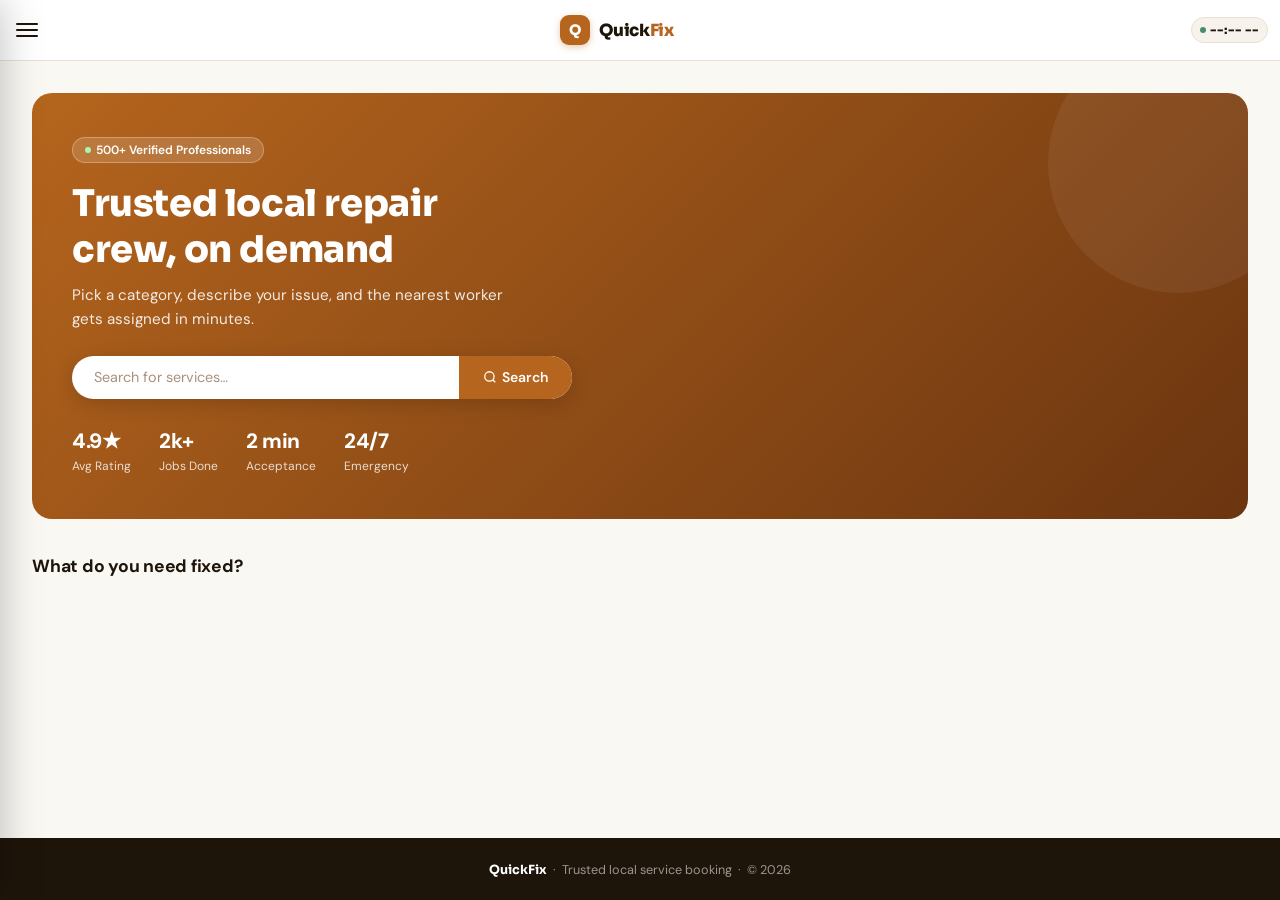
==== commit 6f245782: "fix(worker,customer): fix worker accept tab, post-arrival call visibility, job photo capture, and de" ====
--- a/index.html
+++ b/index.html
@@ -199,6 +199,14 @@
         <div class="fg"><label class="flabel">Your Address</label><input type="text" class="finput" id="bkAddr" placeholder="Enter your full address…"/><div id="bkAddrAreaWarn" style="font-size:.74rem;color:var(--danger);margin-top:.35rem"></div></div>
         <div class="fg"><label class="flabel">Service Area</label><select class="fselect" id="bkArea" onchange="onAreaChange()"><option value="">Select your area…</option></select><div id="bkAreaNote" style="font-size:.74rem;color:var(--text3);margin-top:.35rem"></div></div>
         <div class="fg"><label class="flabel">Notes (Optional)</label><textarea class="finput" id="bkNotes" rows="3" placeholder="Describe the issue…" style="resize:vertical"></textarea></div>
+        <div class="fg">
+          <label class="flabel">🔁 Repeat this booking</label>
+          <select class="fselect" id="bkRecurrence">
+            <option value="">Don't repeat</option>
+            <option value="weekly">Every week</option>
+            <option value="monthly">Every month</option>
+          </select>
+        </div>
         <div class="fg" id="bkRedeemGrp"><label class="flabel">🪙 Redeem QuickCoins</label><select class="fselect" id="bkRedeem" onchange="updatePrice()"><option value="0">Don't redeem coins</option></select></div>      </div>
       <div>
         <div class="pricebox">
@@ -518,7 +526,7 @@
       Thanks for choosing QuickFix — we're glad you had a great experience! Your feedback helps us keep the quality high.
     </p>
     <div style="display:flex;justify-content:center">
-      <button class="btn bp" onclick="closeModal('reviewThanksGoodModal')">Continue</button>
+      <button class="btn bp" onclick="closeReviewThanksModal('reviewThanksGoodModal')">Continue</button>
     </div>
   </div>
 </div>
@@ -539,7 +547,54 @@
       Thank you for your honest feedback. We'll look into this and work on making your next experience with QuickFix much better.
     </p>
     <div style="display:flex;justify-content:center">
-      <button class="btn bp" onclick="closeModal('reviewThanksBadModal')">Continue</button>
+      <button class="btn bp" onclick="closeReviewThanksModal('reviewThanksBadModal')">Continue</button>
+    </div>
+  </div>
+</div>
+
+<!-- DISPUTE SUBMITTED CONFIRMATION MODAL -->
+<div class="overlay" id="disputeSubmittedModal">
+  <div class="modal" style="max-width:380px;text-align:center">
+    <div class="action-success-wrap">
+      <svg class="action-success-svg" viewBox="0 0 52 52">
+        <circle class="action-success-circle" cx="26" cy="26" r="24" fill="none"/>
+        <path class="action-success-check" fill="none" d="M14 27l7 7 16-16"/>
+      </svg>
+    </div>
+    <h2>Report Submitted</h2>
+    <p style="font-size:.875rem;color:var(--text2);line-height:1.6;margin-bottom:1.35rem">
+      Thanks for letting us know. Our team will review this and follow up if needed.
+    </p>
+    <div style="display:flex;justify-content:center">
+      <button class="btn bp" onclick="closeModal('disputeSubmittedModal')">Done</button>
+    </div>
+  </div>
+</div>
+
+<!-- DISPUTE MODAL -->
+<div class="overlay" id="disputeModal">
+  <div class="modal">
+    <div class="mico" style="background:#fce8e8">⚠️</div>
+    <h2>Report an Issue</h2>
+    <p style="font-size:.875rem;color:var(--text2);margin-bottom:1rem">Tell us what went wrong with this booking. Our team will review and get back to you.</p>
+    <div class="fg">
+      <label class="flabel">Reason</label>
+      <select class="fselect" id="disputeReason">
+        <option value="poor_quality">Poor quality of work</option>
+        <option value="incomplete">Job left incomplete</option>
+        <option value="damage">Property damage</option>
+        <option value="overcharge">Overcharged</option>
+        <option value="behavior">Worker behavior</option>
+        <option value="other">Other</option>
+      </select>
+    </div>
+    <div class="fg">
+      <label class="flabel">Details</label>
+      <textarea class="finput" id="disputeDescription" rows="4" placeholder="Please describe what happened…" style="resize:vertical"></textarea>
+    </div>
+    <div style="display:flex;gap:.65rem;justify-content:center">
+      <button class="btn bo" onclick="closeModal('disputeModal')">Cancel</button>
+      <button class="btn bd" onclick="submitDispute()">Submit Report</button>
     </div>
   </div>
 </div>
@@ -679,7 +734,7 @@
 </div>
 
 <div class="toast" id="toast"></div>
-<footer><strong>QuickFix</strong> &nbsp;·&nbsp; Trusted local service booking &nbsp;·&nbsp; © 2025</footer>
+<footer><strong>QuickFix</strong> &nbsp;·&nbsp; Trusted local service booking &nbsp;·&nbsp; © 2026</footer>
 
 <script src="js/common/supabase.js"></script>
 <script src="js/common/config.js"></script>
--- a/css/customer/index.css
+++ b/css/customer/index.css
@@ -598,7 +598,7 @@
 .review-face-eye{
   opacity:0;
   transform-origin:center;
-  animation:reviewFaceEye .25s ease-out forwards;
+  animation:reviewFaceEye .3s ease-out forwards;
   animation-delay:.5s;
 }
 .review-face-happy .review-face-eye{ fill:#2e7d32; }
@@ -610,7 +610,7 @@
   stroke-dasharray:26;
   stroke-dashoffset:26;
   animation:reviewFaceMouth .35s ease-out forwards;
-  animation-delay:.7s;
+  animation-delay:.65s;
 }
 .review-face-happy .review-face-mouth{ stroke:#2e7d32; }
 .review-face-sad .review-face-mouth{ stroke:#c0392b; }
@@ -623,4 +623,40 @@
 }
 @keyframes reviewFaceMouth{
   to{ stroke-dashoffset:0; }
+}
+
+/* Generic reusable tick animation for customer-side confirmation
+   modals — same draw-in technique as the review outcome faces and
+   the admin ban-success tick, just without the eyes/mouth. */
+.action-success-wrap{
+  display:flex;
+  justify-content:center;
+  margin:.5rem 0 .75rem;
+}
+.action-success-svg{
+  width:64px;
+  height:64px;
+}
+.action-success-circle{
+  stroke:#2e7d32;
+  stroke-width:3;
+  stroke-linecap:round;
+  stroke-dasharray:151;
+  stroke-dashoffset:151;
+  animation:actionSuccessCircle .5s ease-out forwards;
+}
+.action-success-check{
+  stroke:#2e7d32;
+  stroke-width:4;
+  stroke-linecap:round;
+  stroke-linejoin:round;
+  stroke-dasharray:36;
+  stroke-dashoffset:36;
+  animation:actionSuccessCheck .3s ease-out .5s forwards;
+}
+@keyframes actionSuccessCircle{
+  to{ stroke-dashoffset:0; }
+}
+@keyframes actionSuccessCheck{
+  to{ stroke-dashoffset:0; }
 }
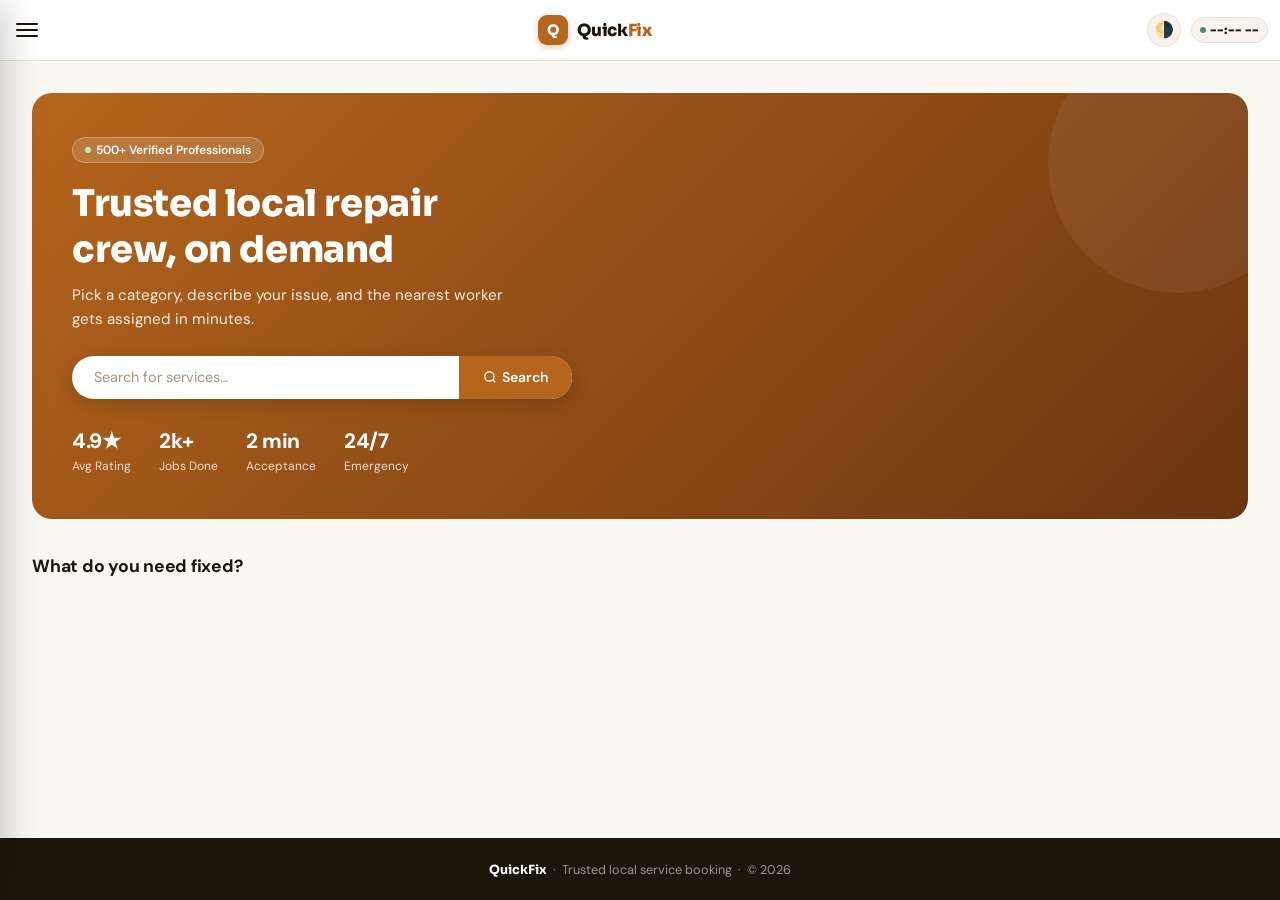
==== commit 667194e4: "feat: improve security, add Light/Dark/System theme, fix mobile scrolling and polish worker UI with " ====
--- a/index.html
+++ b/index.html
@@ -4,12 +4,15 @@
 <meta charset="UTF-8"/>
 <meta name="viewport" content="width=device-width,initial-scale=1.0"/>
 <title>QuickFix – Local Service Booking</title>
+<meta name="description" content="Book verified electricians, plumbers, cleaners and other home service professionals near you. Track your worker live and pay securely with QuickFix.">
 <link rel="icon" href="data:image/svg+xml,<svg xmlns=%22http://www.w3.org/2000/svg%22 viewBox=%220 0 100 100%22><text y=%22.9em%22 font-size=%2290%22>⚡</text></svg>"/>
 <link href="https://fonts.googleapis.com/css2?family=Sora:wght@400;600;700;800&family=DM+Sans:wght@400;500;600&display=swap" rel="stylesheet"/>
 <link rel="stylesheet" href="https://unpkg.com/leaflet@1.9.4/dist/leaflet.css"/>
 <script src="https://unpkg.com/leaflet@1.9.4/dist/leaflet.js"></script>
 <script src="https://cdn.jsdelivr.net/npm/@supabase/supabase-js@2"></script>
+<script src="js/common/theme.js"></script>
 <link rel="stylesheet" href="css/customer/index.css">
+<link rel="stylesheet" href="css/common/theme.css">
 </head>
 <body>
 
@@ -38,6 +41,7 @@
       <button class="nl nl-signout" onclick="signOut()" style="color:var(--danger)">Sign Out</button>
     </div>
     <div style="display:flex;align-items:center;gap:10px">
+      <button class="theme-toggle" onclick="toggleTheme()" aria-label="Toggle theme">🌙</button>
       <div class="clock" id="istClock"><div class="cdot"></div><span class="ctm" id="istTime">--:-- --</span><span style="color:var(--text3);font-size:.68rem">IST</span></div>
     </div>
   </div>
@@ -193,7 +197,7 @@
         <div id="bkWorkerInfo" style="margin-bottom:1.1rem"></div>
         <div class="fg"><label class="flabel">Select Service</label><select class="fselect" id="bkSvc" onchange="updatePrice()"></select></div>
         <div class="bk-date-time-row" style="display:grid;grid-template-columns:1fr 1fr;gap:.95rem">
-          <div class="fg"><label class="flabel">Date</label><input type="date" class="finput" id="bkDate" onchange="onDateChange()"/></div>
+          <div class="fg"><label class="flabel">Date <span id="bkDateAuto" style="display:none;font-weight:500;color:var(--text3)">(auto — emergency)</span></label><input type="date" class="finput" id="bkDate" onchange="onDateChange()"/></div>
           <div class="fg" id="bkTimeGrp"><label class="flabel">Time (8:30 AM – 8:30 PM)</label><select class="fselect" id="bkTime" onchange="onTimeChange()"><option value="">Select time…</option></select></div>
         </div>
         <div class="fg"><label class="flabel">Your Address</label><input type="text" class="finput" id="bkAddr" placeholder="Enter your full address…"/><div id="bkAddrAreaWarn" style="font-size:.74rem;color:var(--danger);margin-top:.35rem"></div></div>
--- a/css/customer/index.css
+++ b/css/customer/index.css
@@ -190,6 +190,7 @@
 .flabel{display:block;font-size:.82rem;font-weight:600;color:var(--text2);margin-bottom:.45rem}
 .finput{width:100%;border:1.5px solid var(--border);border-radius:var(--radius-sm);padding:.7rem .95rem;font-size:.875rem;color:var(--text);background:var(--surface2);outline:none;transition:var(--tr)}
 .finput:focus{border-color:var(--brand);background:#fff;box-shadow:0 0 0 3px rgba(181,101,29,.08)}
+.finput:disabled{opacity:.7;cursor:not-allowed}
 .finput.err,.fselect.err{border-color:var(--danger)!important;background:#fff8f8!important;animation:shake .3s ease}
 @keyframes shake{0%,100%{transform:translateX(0)}25%{transform:translateX(-5px)}75%{transform:translateX(5px)}}
 .fselect{width:100%;border:1.5px solid var(--border);border-radius:var(--radius-sm);padding:.7rem .95rem;font-size:.875rem;color:var(--text);background:var(--surface2);outline:none;cursor:pointer;transition:var(--tr);appearance:none;background-image:url("data:image/svg+xml,%3Csvg xmlns='http://www.w3.org/2000/svg' width='11' height='11' viewBox='0 0 12 12'%3E%3Cpath fill='%236b5744' d='M6 8L1 3h10z'/%3E%3C/svg%3E");background-repeat:no-repeat;background-position:right .95rem center;padding-right:2.4rem}
--- a/css/common/theme.css
+++ b/css/common/theme.css
@@ -0,0 +1,195 @@
+/* ===== QuickFix — Shared theme stylesheet (light / dark) =====
+   Linked AFTER each page's own stylesheet. Light mode = the existing
+   look (nothing here changes it, except the toggle button). Dark mode
+   is switched by <html data-theme="dark">, set by js/common/theme.js. */
+
+/* ── Toggle button ── */
+.theme-toggle{
+  background:var(--surface3);border:1px solid var(--border);border-radius:50%;
+  width:34px;height:34px;display:inline-flex;align-items:center;justify-content:center;
+  cursor:pointer;font-size:1rem;line-height:1;flex-shrink:0;padding:0;
+  transition:border-color .2s,background .2s;
+}
+.theme-toggle:hover{border-color:var(--brand)}
+
+/* ── Dark tokens ── */
+:root[data-theme="dark"]{
+  color-scheme:dark;
+  /* charcoal base with a faint warm tint; each layer a clear step lighter */
+  --bg:#0f0e0c;--surface:#181613;--surface2:#1e1b17;--surface3:#26221d;
+  --border:#34302a;--border2:#2a2621;
+  --text:#f5f0e8;--text2:#c4bcb0;--text3:#9a9183;
+  --brand:#c97526;--brand-light:#2b1d10;--brand-mid:#f0a45a;
+  --teal-light:#162a22;
+  --emerg:#ff8f8f;--emerg-light:#2a1414;--emerg-border:#5c2a2a;
+  --danger:#ff7a7a;--danger-light:#341a1a;
+  --online-light:#143021;--offline-light:#24211d;--offline:#a3a3ab;
+  --sh0:0 1px 3px rgba(0,0,0,.5);
+  --sh1:0 4px 18px rgba(0,0,0,.55);
+  --sh2:0 12px 40px rgba(0,0,0,.65);
+}
+
+/* ── Shared overrides for hard-coded light colours ── */
+[data-theme="dark"] .finput:focus,
+[data-theme="dark"] .fselect:focus{background-color:var(--surface)}
+[data-theme="dark"] .finput.err,
+[data-theme="dark"] .fselect.err{background:#3a1818!important}
+[data-theme="dark"] .toast,
+[data-theme="dark"] .tip::after{background:var(--surface3);color:var(--text);border:1px solid var(--border)}
+[data-theme="dark"] .fdbtag{color:#7fd1b0}
+
+/* ── Customer (index.html) ── */
+[data-theme="dark"] .hsrch{background:var(--surface)}
+[data-theme="dark"] footer{background:var(--surface);border-top:1px solid var(--border);color:var(--text3)}
+[data-theme="dark"] footer strong{color:var(--text)}
+[data-theme="dark"] .clock.em .ctm{color:#ff9d9d}
+[data-theme="dark"] .hnotice.normal{background:#33290a;border-color:#6b5514;color:#f0d98a}
+[data-theme="dark"] .hnotice.emerg{color:#ffb4b4}
+[data-theme="dark"] .bgn{background:var(--teal-light);color:#7fd1b0}
+[data-theme="dark"] .bga{background:#3a2c0a;color:#f0c75a}
+[data-theme="dark"] .bgr{background:#3a1818;color:#ff9d9d}
+[data-theme="dark"] .bgg{background:#2e2a25;color:var(--text2)}
+[data-theme="dark"] .bgb{background:#14264a;color:#8fb3ff}
+[data-theme="dark"] .bgbr{color:var(--brand-mid)}
+[data-theme="dark"] .revtag.sel.other{color:var(--brand-mid)}
+[data-theme="dark"] .revtag.sel.positive{color:#7fd1b0}
+[data-theme="dark"] .revtag.sel.negative{background:#3a1818;color:#ff9d9d}
+[data-theme="dark"] .cbox strong{color:#7fd1b0}
+[data-theme="dark"] .trk-toggle:hover{background:#1b3a2d;border-color:#3a7a5e}
+[data-theme="dark"] #campaignModal .modal.campaign-modal,
+[data-theme="dark"] .offer-card{background:linear-gradient(160deg,#2a2016 0%,var(--surface) 55%)}
+[data-theme="dark"] .campaign-unit{background:linear-gradient(160deg,var(--surface),#33220f)}
+[data-theme="dark"] .campaign-close-x{background:rgba(255,255,255,.1)}
+[data-theme="dark"] .campaign-close-x:hover{background:rgba(255,255,255,.2)}
+[data-theme="dark"] .pass-row{border-bottom-color:rgba(255,255,255,.08)}
+/* inline pastel backgrounds used in index.html / index.js */
+[data-theme="dark"] [style*="background:#e8f4ef"]{background:#1b2e26!important}
+[data-theme="dark"] [style*="background:#fef3d0"]{background:#3a2c0a!important}
+[data-theme="dark"] [style*="background:#fce8e8"]{background:#3a1818!important}
+[data-theme="dark"] [style*="background:#fff8e6"]{background:#33290a!important;border-color:#6b5514!important;color:#f0d98a!important}
+
+/* ── Worker (worker-dashboard.html / worker-profile.html) ── */
+[data-theme="dark"] .emerg-toggle input:checked~.emerg-track{background:#4a1c1c}
+[data-theme="dark"] .emerg-track,
+[data-theme="dark"] .avail-track{border-color:#4b4b52}
+[data-theme="dark"] .offline-banner{background:var(--offline-light);border-color:#4b4b52}
+[data-theme="dark"] .offline-banner h3{color:var(--text)}
+[data-theme="dark"] .offline-banner p{color:var(--text2)}
+[data-theme="dark"] .job-card.urgent{background:#33290a;border-color:#8a6a10}
+[data-theme="dark"] .job-ico.urg{background:#3a2c0a}
+[data-theme="dark"] .bdg-pending{background:#3a2c0a;color:#f0c75a}
+[data-theme="dark"] .bdg-arrived{background:#14264a;color:#8fb3ff}
+[data-theme="dark"] .rank-gold{background:#3a2c0a;color:#f0c75a;border-color:#8a6a10}
+[data-theme="dark"] .rank-silver{background:#25282e;color:#cbd5e1;border-color:#64748b}
+[data-theme="dark"] .rank-bronze{background:var(--brand-light);color:var(--brand-mid)}
+[data-theme="dark"] .rel-excellent{background:#143021;color:#86efac}
+[data-theme="dark"] .rel-good,
+[data-theme="dark"] .cancel-warn-mild{background:#33290a;color:#f0d98a}
+[data-theme="dark"] .cal-day.cal-mid{background:#3a2c0a}
+[data-theme="dark"] .cal-day.cal-high{background:#3a1818}
+[data-theme="dark"] .pc-av{background:linear-gradient(135deg,var(--brand-light),#2a2016)}
+
+/* ── Light mode: tell the browser (scrollbars, date pickers, form controls) ── */
+:root[data-theme="light"]{color-scheme:light}
+
+/* ── Smooth switch (class is added for ~0.3s while changing, never on first load) ── */
+.theme-switching,
+.theme-switching *,
+.theme-switching *::before,
+.theme-switching *::after{
+  transition:background-color .25s ease,color .25s ease,border-color .25s ease,box-shadow .25s ease,fill .25s ease,stroke .25s ease!important;
+}
+@media (prefers-reduced-motion:reduce){
+  .theme-switching,.theme-switching *,.theme-switching *::before,.theme-switching *::after{transition:none!important}
+}
+
+/* ── Theme button + Light / Dark / System menu ── */
+.theme-toggle:focus-visible,
+.qf-theme-item:focus-visible{outline:2px solid var(--brand);outline-offset:2px}
+.theme-toggle[aria-expanded="true"]{border-color:var(--brand)}
+.qf-theme-menu{
+  position:fixed;z-index:100000;min-width:176px;padding:6px;
+  background:var(--surface,#fff);border:1px solid var(--border,#e8e0d4);
+  border-radius:14px;box-shadow:var(--sh2,0 10px 36px rgba(0,0,0,.18));
+  display:none;font-family:inherit;
+}
+.qf-theme-menu.open{display:block;animation:qfThemeIn .14s ease-out}
+@keyframes qfThemeIn{from{opacity:0;transform:translateY(-4px)}to{opacity:1;transform:none}}
+@media (prefers-reduced-motion:reduce){.qf-theme-menu.open{animation:none}}
+.qf-theme-item{
+  display:flex;align-items:center;gap:10px;width:100%;min-height:44px;padding:0 12px;
+  background:transparent;border:0;border-radius:10px;color:var(--text,#1e150a);
+  font:inherit;font-size:.9rem;text-align:left;cursor:pointer;
+}
+.qf-theme-item:hover{background:var(--surface3,#f7f3ec)}
+.qf-theme-ico{font-size:1.05rem;width:1.4em;text-align:center}
+.qf-theme-txt{flex:1}
+.qf-theme-tick{visibility:hidden;font-weight:700;color:var(--brand,#b5651d)}
+.qf-theme-item[aria-checked="true"]{background:var(--brand-light,#fdf6ee);font-weight:600}
+.qf-theme-item[aria-checked="true"] .qf-theme-tick{visibility:visible}
+
+/* ── Maps: soften the bright OpenStreetMap tiles in dark mode ── */
+[data-theme="dark"] .leaflet-container{background:#262019}
+[data-theme="dark"] .leaflet-tile-pane{filter:invert(1) hue-rotate(180deg) brightness(.9) contrast(.9) saturate(.75)}
+
+/* ── Dark polish: depth, glow and readable alerts ── */
+[data-theme="dark"] nav{background:rgba(24,22,19,.82);-webkit-backdrop-filter:saturate(1.4) blur(14px);backdrop-filter:saturate(1.4) blur(14px)}
+[data-theme="dark"] #page-home .hero{
+  background:radial-gradient(120% 120% at 92% 0%,rgba(255,176,90,.32) 0%,rgba(255,176,90,0) 58%),linear-gradient(135deg,#b9651a 0%,#8a4410 52%,#4d2608 100%);
+  box-shadow:0 22px 60px -24px rgba(201,117,38,.45),inset 0 1px 0 rgba(255,255,255,.14);
+}
+[data-theme="dark"] #page-home .hero::before{background:rgba(255,255,255,.08)}
+[data-theme="dark"] #page-home .hero::after{content:'';position:absolute;right:34px;top:-34px;width:340px;height:340px;border-radius:50%;border:1.5px solid rgba(255,255,255,.08);pointer-events:none}
+[data-theme="dark"] .hsrch{background:rgba(15,14,12,.8);border:1px solid rgba(255,255,255,.16);box-shadow:0 10px 30px rgba(0,0,0,.4)}
+[data-theme="dark"] .catc{box-shadow:inset 0 1px 0 rgba(255,255,255,.05)}
+[data-theme="dark"] .ebar{background:linear-gradient(90deg,#3a1313,#561a1a);border-bottom:1px solid #6b2525}
+[data-theme="dark"] .ebanner{background:linear-gradient(135deg,#3a1313,#5a1c1c);border:1px solid #6b2525}
+[data-theme="dark"] ::selection{background:rgba(217,130,43,.4)}
+[data-theme="dark"] .bd{background:#c53d3d}
+[data-theme="dark"] .be{background:#b83232}
+
+/* ── Public pages (landing / login): theme button position ── */
+.theme-toggle-float{position:fixed;top:16px;right:16px;z-index:60}
+@media(max-width:780px){.theme-toggle-float{top:76px;right:14px}}
+
+/* ── Login page (auth.html): hard-coded light fills ── */
+[data-theme="dark"] .finput,
+[data-theme="dark"] .fselect{background-color:var(--surface2)}
+[data-theme="dark"] .sbtn{background:var(--surface2)}
+[data-theme="dark"] .sbtn:hover{border-color:var(--brand)}
+[data-theme="dark"] .file-upload-label{background:var(--surface2)}
+[data-theme="dark"] .err-banner{background:#2a1414;border-color:#5c2a2a}
+
+/* ── Landing page (landing.html) ── */
+[data-theme="dark"] .path-user{background:linear-gradient(145deg,var(--surface) 0%,var(--brand-light) 100%);box-shadow:0 4px 24px rgba(0,0,0,.45)}
+[data-theme="dark"] section.hero{background:radial-gradient(70% 55% at 50% 0%,rgba(201,117,38,.22),rgba(201,117,38,0) 70%)}
+
+/* ── Layout safety: long names, emails and addresses wrap instead of scrolling sideways ── */
+.page,.wrap{min-width:0}
+.page{overflow-wrap:break-word}
+.irow,.irow>*{min-width:0;overflow-wrap:anywhere}
+.pc-skill,.pc-radius,.tl-name,.tl-meta,.cbox>span,.ei-left,.ei-left>*,.ei-svc{min-width:0;overflow-wrap:anywhere}
+
+/* ── Worker pages (dashboard + profile): depth and readable accent numbers ── */
+[data-theme="dark"] body{background:radial-gradient(1000px 420px at 50% -120px,rgba(201,117,38,.10),rgba(201,117,38,0) 70%) no-repeat,var(--bg)}
+[data-theme="dark"] .profile-card{
+  background:linear-gradient(180deg,rgba(201,117,38,.10) 0%,rgba(201,117,38,0) 170px),var(--surface);
+  box-shadow:0 18px 40px -22px rgba(0,0,0,.7),inset 0 1px 0 rgba(255,255,255,.05);
+}
+[data-theme="dark"] .pc-stat{background:linear-gradient(180deg,#221e19,#1b1815);border-color:#2f2a24}
+[data-theme="dark"] .perf-card,
+[data-theme="dark"] .earn-card,
+[data-theme="dark"] .accept-card,
+[data-theme="dark"] .timeline-wrap{box-shadow:inset 0 1px 0 rgba(255,255,255,.04),0 8px 20px -14px rgba(0,0,0,.75)}
+[data-theme="dark"] .perf-card.good strong,
+[data-theme="dark"] .earn-card strong,
+[data-theme="dark"] .accept-rate-val{color:#4cc29a!important}
+[data-theme="dark"] .perf-card.bad strong{color:#f08a80}
+[data-theme="dark"] .perf-card.warn strong{color:#f2b24d}
+[data-theme="dark"] .section-hdr{color:#d9a066}
+[data-theme="dark"] .section-hdr::after{background:linear-gradient(90deg,#4a3a28,rgba(74,58,40,0))}
+[data-theme="dark"] .perf-card,
+[data-theme="dark"] .earn-card,
+[data-theme="dark"] .accept-card,
+[data-theme="dark"] .timeline-wrap,
+[data-theme="dark"] .profile-card{border-color:#3a352d}
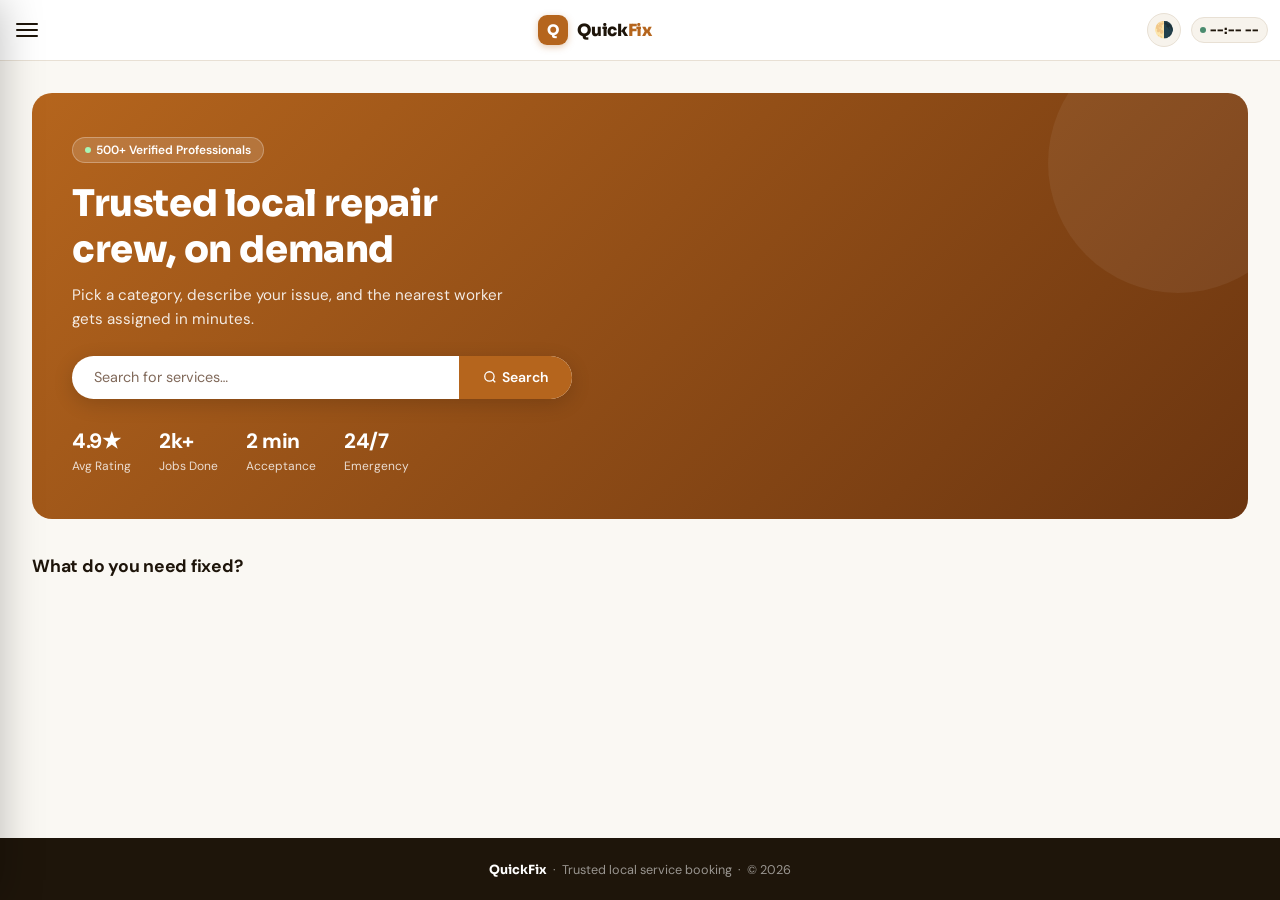
==== commit baac4ea9: "perf: optimize page loading, accessibility, and SEO across QuickFix - Defer Supabase, Leaflet, and d" ====
--- a/index.html
+++ b/index.html
@@ -6,10 +6,16 @@
 <title>QuickFix – Local Service Booking</title>
 <meta name="description" content="Book verified electricians, plumbers, cleaners and other home service professionals near you. Track your worker live and pay securely with QuickFix.">
 <link rel="icon" href="data:image/svg+xml,<svg xmlns=%22http://www.w3.org/2000/svg%22 viewBox=%220 0 100 100%22><text y=%22.9em%22 font-size=%2290%22>⚡</text></svg>"/>
-<link href="https://fonts.googleapis.com/css2?family=Sora:wght@400;600;700;800&family=DM+Sans:wght@400;500;600&display=swap" rel="stylesheet"/>
-<link rel="stylesheet" href="https://unpkg.com/leaflet@1.9.4/dist/leaflet.css"/>
-<script src="https://unpkg.com/leaflet@1.9.4/dist/leaflet.js"></script>
-<script src="https://cdn.jsdelivr.net/npm/@supabase/supabase-js@2"></script>
+<link rel="preconnect" href="https://fonts.googleapis.com">
+<link rel="preconnect" href="https://fonts.gstatic.com" crossorigin>
+<link rel="preconnect" href="https://cdn.jsdelivr.net" crossorigin>
+<link rel="preconnect" href="https://unpkg.com" crossorigin>
+<link href="https://fonts.googleapis.com/css2?family=Sora:wght@400;600;700;800&family=DM+Sans:wght@400;500;600&display=swap" rel="stylesheet" media="print" onload="this.media='all'"/>
+<noscript><link href="https://fonts.googleapis.com/css2?family=Sora:wght@400;600;700;800&family=DM+Sans:wght@400;500;600&display=swap" rel="stylesheet"/></noscript>
+<link rel="stylesheet" href="https://unpkg.com/leaflet@1.9.4/dist/leaflet.css" integrity="sha256-p4NxAoJBhIIN+hmNHrzRCf9tD/miZyoHS5obTRR9BMY=" crossorigin="anonymous" media="print" onload="this.media='all'"/>
+<noscript><link rel="stylesheet" href="https://unpkg.com/leaflet@1.9.4/dist/leaflet.css" integrity="sha256-p4NxAoJBhIIN+hmNHrzRCf9tD/miZyoHS5obTRR9BMY=" crossorigin="anonymous"/></noscript>
+<script defer src="https://unpkg.com/leaflet@1.9.4/dist/leaflet.js" integrity="sha256-20nQCchB9co0qIjJZRGuk2/Z9VM+kNiyxNV1lvTlZBo=" crossorigin="anonymous"></script>
+<script defer src="https://cdn.jsdelivr.net/npm/@supabase/supabase-js@2.118.0/dist/umd/supabase.js" integrity="sha384-TcHRA3zBbn+Lexh5n+Oil4guNPOS3rjNDpGRAN46u/s/mB2IZ50ceC6TYDU2yvgK" crossorigin="anonymous"></script>
 <script src="js/common/theme.js"></script>
 <link rel="stylesheet" href="css/customer/index.css">
 <link rel="stylesheet" href="css/common/theme.css">
@@ -25,7 +31,7 @@
 
 <nav>
   <div class="navi">
-    <button class="hbg" onclick="toggleMenu()"><span></span><span></span><span></span></button>
+    <button class="hbg" onclick="toggleMenu()" aria-label="Open menu"><span></span><span></span><span></span></button>
     <div class="logo" onclick="goPage('home')"><div class="lgmk">Q</div><span class="lgtx">Quick<span>Fix</span></span></div>
     <div class="nav-overlay" id="navOverlay" onclick="toggleMenu()"></div>
     <div class="navlinks" id="navLinks">
@@ -47,6 +53,7 @@
   </div>
 </nav>
 
+<main id="main">
 <!-- HOME -->
 <div class="page on" id="page-home">
   <div class="wrap">
@@ -73,7 +80,7 @@
 <!-- HOUSEHELP SUB-CATEGORY PICKER -->
 <div class="page" id="page-househelp">
   <div class="wrap">
-    <div class="bc"><a onclick="goPage('home')">Home</a> / <span>Househelp</span></div>
+    <div class="bc"><a href="#" onclick="goPage('home');return false;">Home</a> / <span>Househelp</span></div>
     <div class="pghdr">
       <h2>🏠 Househelp Services</h2>
       <p>Select the exact service you need — a verified helper will be assigned near you.</p>
@@ -85,7 +92,7 @@
 <!-- GENERIC CATEGORY PICKER -->
 <div class="page" id="page-category">
   <div class="wrap">
-    <div class="bc"><a onclick="goPage('home')">Home</a> / <span id="catBread">Category</span></div>
+    <div class="bc"><a href="#" onclick="goPage('home');return false;">Home</a> / <span id="catBread">Category</span></div>
     <div class="pghdr">
       <h2 id="catTitle"></h2>
       <p id="catDesc"></p>
@@ -98,7 +105,7 @@
 <!-- SMART SEARCH (other categories) -->
 <div class="page" id="page-smart">
   <div class="wrap">
-    <div class="bc"><a onclick="goPage('home')">Home</a> / <span id="smartBread">Category</span></div>
+    <div class="bc"><a href="#" onclick="goPage('home');return false;">Home</a> / <span id="smartBread">Category</span></div>
     <div class="swrap">
       <div class="stepbar" id="stepBar"></div>
       <div id="ss1"></div>
@@ -112,7 +119,7 @@
 <div class="page" id="page-services">
   <div class="wrap">
     <div class="pghdr">
-      <div class="bc"><a onclick="goPage('home')">Home</a> / <span>Services</span></div>
+      <div class="bc"><a href="#" onclick="goPage('home');return false;">Home</a> / <span>Services</span></div>
       <h2>Find a Professional</h2>
       <p>Worker identity hidden — revealed only after booking confirmed.</p>
     </div>
@@ -151,7 +158,7 @@
 <!-- PROFILE -->
 <div class="page" id="page-profile">
   <div class="wrap">
-    <div class="bc"><a onclick="goPage('services')">Services</a> / <span id="profBread">Profile</span></div>
+    <div class="bc"><a href="#" onclick="goPage('services');return false;">Services</a> / <span id="profBread">Profile</span></div>
     <div id="profContent"></div>
   </div>
 </div>
@@ -159,7 +166,7 @@
 <!-- MY ACCOUNT -->
 <div class="page" id="page-account">
   <div class="wrap">
-    <div class="bc"><a onclick="goPage('home')">Home</a> / <span>My Account</span></div>
+    <div class="bc"><a href="#" onclick="goPage('home');return false;">Home</a> / <span>My Account</span></div>
     <div class="pghdr"><h2>👤 My Account</h2><p>Your details, booking history, and password.</p></div>
 
     <div class="csec">
@@ -188,7 +195,7 @@
 <!-- BOOKING -->
 <div class="page" id="page-booking">
   <div class="wrap">
-    <div class="bc"><a onclick="goPage('services')">Services</a> / <a onclick="goBack()" id="bkBread">Worker</a> / <span>Book</span></div>
+    <div class="bc"><a href="#" onclick="goPage('services');return false;">Services</a> / <a href="#" onclick="goBack();return false;" id="bkBread">Worker</a> / <span>Book</span></div>
     <div class="pghdr"><h2>Book a Service</h2><p>Fill details → Pay → Nearest worker gets the job automatically.</p></div>
     <div id="bkNotice"></div>
     <div class="bklayout">
@@ -345,6 +352,8 @@
     <button class="btn bp blg" onclick="goPage('home')">Back to Home</button>
   </div>
 </div>
+
+</main>
 
 <!-- PAYMENT MODAL -->
 <div class="overlay" id="payModal">
@@ -740,12 +749,12 @@
 <div class="toast" id="toast"></div>
 <footer><strong>QuickFix</strong> &nbsp;·&nbsp; Trusted local service booking &nbsp;·&nbsp; © 2026</footer>
 
-<script src="js/common/supabase.js"></script>
-<script src="js/common/config.js"></script>
-<script src="js/common/constants.js"></script>
-<script src="js/common/utils.js"></script>
-<script src="js/common/toast.js"></script>
-<script src="js/common/maps.js"></script>
-<script src="js/customer/index.js"></script>
+<script defer src="js/common/supabase.js"></script>
+<script defer src="js/common/config.js"></script>
+<script defer src="js/common/constants.js"></script>
+<script defer src="js/common/utils.js"></script>
+<script defer src="js/common/toast.js"></script>
+<script defer src="js/common/maps.js"></script>
+<script defer src="js/customer/index.js"></script>
 </body>
 </html>
--- a/css/customer/index.css
+++ b/css/customer/index.css
@@ -5,7 +5,7 @@
   --brand:#b5651d;--brand-dark:#7a3f0d;--brand-light:#fdf6ee;--brand-mid:#d4875a;
   --teal:#4a8b6e;--teal-light:#eaf4ef;--amber:#d4890a;--danger:#b83232;
   --bg:#faf8f3;--surface:#fff;--surface2:#fdf9f4;--surface3:#f7f3ec;
-  --border:#e8e0d4;--border2:#ede6da;--text:#1e150a;--text2:#6b5744;--text3:#a8917c;
+  --border:#e8e0d4;--border2:#ede6da;--text:#1e150a;--text2:#6b5744;--text3:#80695a;
   --radius:14px;--radius-sm:9px;--radius-xs:5px;
   --sh0:0 1px 3px rgba(80,40,10,.06),0 1px 2px rgba(0,0,0,.04);
   --sh1:0 3px 16px rgba(80,40,10,.08),0 1px 4px rgba(0,0,0,.05);
@@ -15,6 +15,8 @@
 }
 html{height:100%;width:100%;scroll-behavior:smooth}
 body{font-family:'DM Sans',sans-serif;background:var(--bg);color:var(--text);height:100%;width:100%;display:flex;flex-direction:column;overflow-x:hidden;margin:0;padding:0}
+/* Landmark wrapper: display:contents keeps .page elements as direct flex children of body, so layout is unchanged */
+main{display:contents}
 h1,h2,h3,h4{font-family:'Sora',sans-serif}
 button,input,select,textarea{font-family:'DM Sans',sans-serif}
 ::-webkit-scrollbar{width:5px}::-webkit-scrollbar-track{background:var(--bg)}::-webkit-scrollbar-thumb{background:var(--brand-mid);border-radius:99px}
@@ -294,7 +296,7 @@
 .progwrap{width:100%;height:7px;background:var(--border);border-radius:99px;overflow:hidden;margin-bottom:1.4rem}
 .progbar{height:100%;background:var(--brand);border-radius:99px;transition:width 1s linear}
 
-.overlay{display:none;position:fixed;inset:0;background:rgba(30,18,5,.5);backdrop-filter:blur(5px);z-index:500;align-items:center;justify-content:center;padding:1rem}
+.overlay{display:none;position:fixed;inset:0;background:rgba(30,18,5,.5);-webkit-backdrop-filter:blur(5px);backdrop-filter:blur(5px);z-index:500;align-items:center;justify-content:center;padding:1rem}
 .overlay.on{display:flex;animation:fi .22s ease}
 @keyframes fi{from{opacity:0}to{opacity:1}}
 .modal{background:var(--surface);border-radius:18px;padding:2.25rem 1.75rem;max-width:440px;width:100%;text-align:center;box-shadow:0 20px 56px rgba(30,18,5,.22);animation:pi .28s cubic-bezier(.34,1.56,.64,1);max-height:92vh;overflow-y:auto}
@@ -458,7 +460,7 @@
   100%{opacity:0;transform:translateY(84vh) rotate(320deg)}
 }
 
-/* Campaign Popup (Phase 2 - Part A) — scoped to #campaignModal / .campaign-* 
+/* Campaign Popup (Phase 2 - Part A) — scoped to #campaignModal / .campaign-*
    only. Does not modify .overlay, .modal, .btn, .bp, .bo, or any shared
    class definition — reuses them as-is and adds on top. */
 #campaignModal .modal.campaign-modal{
--- a/css/common/theme.css
+++ b/css/common/theme.css
@@ -158,6 +158,8 @@
 [data-theme="dark"] .sbtn{background:var(--surface2)}
 [data-theme="dark"] .sbtn:hover{border-color:var(--brand)}
 [data-theme="dark"] .file-upload-label{background:var(--surface2)}
+[data-theme="dark"] .file-upload-label.has-file{background:var(--teal-light);border-color:#3a7a5e}
+[data-theme="dark"] .file-upload-name{color:#7fd1b0}
 [data-theme="dark"] .err-banner{background:#2a1414;border-color:#5c2a2a}
 
 /* ── Landing page (landing.html) ── */
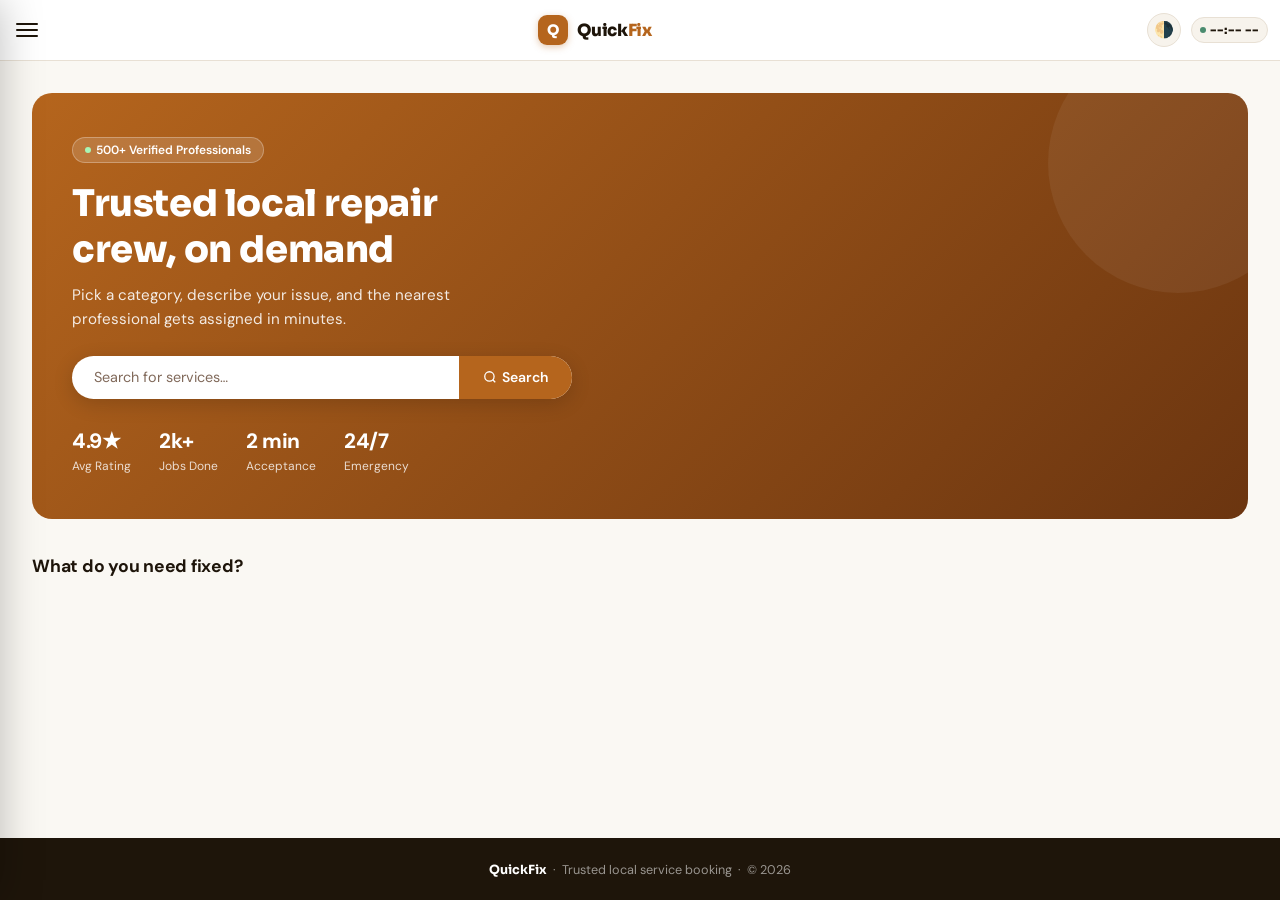
==== commit 674a4708: "copy: replace 'worker' with 'professional' across all user-facing HTML text, including headings, but" ====
--- a/index.html
+++ b/index.html
@@ -4,7 +4,7 @@
 <meta charset="UTF-8"/>
 <meta name="viewport" content="width=device-width,initial-scale=1.0"/>
 <title>QuickFix – Local Service Booking</title>
-<meta name="description" content="Book verified electricians, plumbers, cleaners and other home service professionals near you. Track your worker live and pay securely with QuickFix.">
+<meta name="description" content="Book verified electricians, plumbers, cleaners and other home service professionals near you. Track your professional live and pay securely with QuickFix.">
 <link rel="icon" href="data:image/svg+xml,<svg xmlns=%22http://www.w3.org/2000/svg%22 viewBox=%220 0 100 100%22><text y=%22.9em%22 font-size=%2290%22>⚡</text></svg>"/>
 <link rel="preconnect" href="https://fonts.googleapis.com">
 <link rel="preconnect" href="https://fonts.gstatic.com" crossorigin>
@@ -60,7 +60,7 @@
     <div class="hero">
       <div class="hbadge"><div class="dot"></div> 500+ Verified Professionals</div>
       <h1>Trusted local repair<br/>crew, on demand</h1>
-      <p>Pick a category, describe your issue, and the nearest worker gets assigned in minutes.</p>
+      <p>Pick a category, describe your issue, and the nearest professional gets assigned in minutes.</p>
       <div class="hsrch">
         <input type="text" id="homeSearch" placeholder="Search for services…" onkeydown="if(event.key==='Enter')doSearch()"/>
         <button onclick="doSearch()"><svg width="14" height="14" fill="none" stroke="currentColor" stroke-width="2.2" viewBox="0 0 24 24"><circle cx="11" cy="11" r="8"/><path d="m21 21-4.35-4.35"/></svg>Search</button>
@@ -121,7 +121,7 @@
     <div class="pghdr">
       <div class="bc"><a href="#" onclick="goPage('home');return false;">Home</a> / <span>Services</span></div>
       <h2>Find a Professional</h2>
-      <p>Worker identity hidden — revealed only after booking confirmed.</p>
+      <p>Professional identity hidden — revealed only after booking confirmed.</p>
     </div>
     <div style="margin-bottom:.875rem">
       <div class="hsrch" style="max-width:100%;border-radius:var(--radius-sm);box-shadow:var(--sh0)">
@@ -195,8 +195,8 @@
 <!-- BOOKING -->
 <div class="page" id="page-booking">
   <div class="wrap">
-    <div class="bc"><a href="#" onclick="goPage('services');return false;">Services</a> / <a href="#" onclick="goBack();return false;" id="bkBread">Worker</a> / <span>Book</span></div>
-    <div class="pghdr"><h2>Book a Service</h2><p>Fill details → Pay → Nearest worker gets the job automatically.</p></div>
+    <div class="bc"><a href="#" onclick="goPage('services');return false;">Services</a> / <a href="#" onclick="goBack();return false;" id="bkBread">Professional</a> / <span>Book</span></div>
+    <div class="pghdr"><h2>Book a Service</h2><p>Fill details → Pay → Nearest professional gets the job automatically.</p></div>
     <div id="bkNotice"></div>
     <div class="bklayout">
       <div class="csec">
@@ -230,7 +230,7 @@
           <hr class="pdiv"/>
           <div class="prow ptotal"><span class="lb">Total</span><span class="vl" id="pTotal">—</span></div>
           <div style="margin-top:1.1rem"><button class="btn bp bfull blg" id="bkBtn" onclick="initiateBooking()">📡 Book &amp; Pay</button></div>
-          <p style="font-size:.7rem;color:var(--text3);text-align:center;margin-top:.65rem">Nearest available worker gets the job</p>
+          <p style="font-size:.7rem;color:var(--text3);text-align:center;margin-top:.65rem">Nearest available professional gets the job</p>
         </div>
       </div>
     </div>
@@ -283,7 +283,7 @@
 <!-- REGISTER -->
 <div class="page" id="page-register">
   <div class="wrap">
-    <div class="pghdr"><h2>🛠 Register as a Worker</h2><p>Join QuickFix and start receiving job requests near you.</p></div>
+    <div class="pghdr"><h2>🛠 Register as a Professional</h2><p>Join QuickFix and start receiving job requests near you.</p></div>
     <div style="max-width:620px">
       <div class="csec">
         <div class="cst">👤 Personal Details</div>
@@ -370,13 +370,13 @@
         <div id="qrCont" style="display:flex;flex-direction:column;align-items:center;min-height:200px;justify-content:center"></div>
         <div class="qrexpiry" id="qrExpiry">⏱ QR expires in <span id="qrCountdown">5:00</span></div>
       </div>
-      <div class="gpayok" id="gpayOk"><div class="goi">✅</div><h3>Payment Received!</h3><p>Finding your nearest worker now…</p></div>
+      <div class="gpayok" id="gpayOk"><div class="goi">✅</div><h3>Payment Received!</h3><p>Finding your nearest professional now…</p></div>
     </div>
     <div id="cashSection" style="display:none">
       <div style="background:var(--surface2);border-radius:var(--radius-sm);padding:1rem;margin-bottom:1rem;text-align:left;border:1px solid var(--border)">
-        <div style="font-size:.82rem;color:var(--text2);line-height:1.6">💵 You'll pay <strong id="cashAmt"></strong> in cash when the worker arrives.<br/>Worker only starts after you confirm arrival with OTP.</div>
-      </div>
-      <button class="btn bt bfull blg" onclick="onCashConfirm()">✔ Confirm &amp; Find Worker</button>
+        <div style="font-size:.82rem;color:var(--text2);line-height:1.6">💵 You'll pay <strong id="cashAmt"></strong> in cash when the professional arrives.<br/>Professional only starts after you confirm arrival with OTP.</div>
+      </div>
+      <button class="btn bt bfull blg" onclick="onCashConfirm()">✔ Confirm &amp; Find Professional</button>
     </div>
     <div style="margin-top:.75rem"><button class="btn bo bfull" onclick="stopPoll();closeModal('payModal')">Cancel</button></div>
   </div>
@@ -409,7 +409,7 @@
 <!-- PHOTO LIGHTBOX (worker profile photo, enlarged view) -->
 <div class="overlay" id="photoLightbox" onclick="if(event.target===this)closeModal('photoLightbox')">
   <div class="modal" style="max-width:340px;padding:1rem;text-align:center">
-    <img id="photoLightboxImg" src="" alt="Worker profile photo" style="width:100%;border-radius:14px;display:block;object-fit:cover">
+    <img id="photoLightboxImg" src="" alt="Professional profile photo" style="width:100%;border-radius:14px;display:block;object-fit:cover">
     <button class="btn bo bfull" style="margin-top:.85rem" onclick="closeModal('photoLightbox')">Close</button>
   </div>
 </div>
@@ -419,7 +419,7 @@
   <div class="modal">
     <div class="mico" style="background:#fef3d0">📡</div>
     <h2>Broadcasting…</h2>
-    <p>Notifying nearby workers. The closest one who accepts gets your job.</p>
+    <p>Notifying nearby professionals. The closest one who accepts gets your job.</p>
     <div class="sdots"><span></span><span></span><span></span></div>
     <div class="bigtmr" id="acceptTimer">2:00</div>
     <div class="progwrap"><div class="progbar" id="acceptBar" style="width:100%"></div></div>
@@ -431,7 +431,7 @@
 <div class="overlay" id="confirmModal">
   <div class="modal">
     <div class="mico" id="confIco">✅</div>
-    <h2 id="confTitle">Worker Assigned!</h2>
+    <h2 id="confTitle">Professional Assigned!</h2>
     <p id="confDesc" style="font-size:.875rem;color:var(--text2);margin-bottom:1.35rem;line-height:1.6"></p>
     <div class="mdet" id="confDet"></div>
     <div id="confOtps"></div>
@@ -446,8 +446,8 @@
 <div class="overlay" id="noAcceptModal">
   <div class="modal">
     <div class="mico" style="background:#fce8e8">⏱️</div>
-    <h2>No Workers Accepted</h2>
-    <p>No nearby worker accepted in time. Please try again.</p>
+    <h2>No Professionals Accepted</h2>
+    <p>No nearby professional accepted in time. Please try again.</p>
     <div style="display:flex;gap:.65rem;justify-content:center">
       <button class="btn bo" onclick="closeModal('noAcceptModal')">Close</button>
       <button class="btn bp" onclick="closeModal('noAcceptModal');initiateBooking()">🔄 Try Again</button>
@@ -459,16 +459,16 @@
 <div class="overlay" id="arrivalModal">
   <div class="modal">
     <div class="mico" style="background:var(--teal-light)">🚗</div>
-    <h2>Worker is on the Way!</h2>
-    <p>Your worker should arrive within 15 minutes. Share the Arrival OTP when they arrive.</p>
+    <h2>Professional is on the Way!</h2>
+    <p>Your professional should arrive within 15 minutes. Share the Arrival OTP when they arrive.</p>
     <div class="bigtmr" id="arrivalTimer">15:00</div>
     <div class="progwrap"><div class="progbar" id="arrivalBar" style="width:100%;background:var(--teal)"></div></div>
     <div class="otpbox" style="margin-bottom:1.1rem;padding:.95rem">
-      <div style="font-size:.72rem;color:var(--text2);margin-bottom:4px">🚗 Arrival OTP — Share with worker:</div>
+      <div style="font-size:.72rem;color:var(--text2);margin-bottom:4px">🚗 Arrival OTP — Share with professional:</div>
       <div class="otpcode" style="font-size:1.6rem;letter-spacing:7px" id="arrOtpShow"></div>
     </div>
     <div style="display:flex;gap:.65rem;justify-content:center;flex-wrap:wrap">
-      <button class="btn bt" onclick="triggerOtp('arrival')">✔ Worker Arrived — Verify OTP</button>
+      <button class="btn bt" onclick="triggerOtp('arrival')">✔ Professional Arrived — Verify OTP</button>
       <button class="btn bo" onclick="closeModal('arrivalModal')">Close</button>
     </div>
   </div>
@@ -478,7 +478,7 @@
 <div class="overlay" id="notArrivedModal">
   <div class="modal">
     <div class="mico" style="background:#fce8e8">⚠️</div>
-    <h2>Worker Has Not Arrived</h2>
+    <h2>Professional Has Not Arrived</h2>
     <p>15-minute window passed. Extend by 5 minutes or cancel?</p>
     <div style="display:flex;gap:.65rem;justify-content:center;flex-wrap:wrap">
       <button class="btn bt" onclick="extendTimer()">⏱ Extend 5 Min</button>
@@ -597,7 +597,7 @@
         <option value="incomplete">Job left incomplete</option>
         <option value="damage">Property damage</option>
         <option value="overcharge">Overcharged</option>
-        <option value="behavior">Worker behavior</option>
+        <option value="behavior">Professional behavior</option>
         <option value="other">Other</option>
       </select>
     </div>
